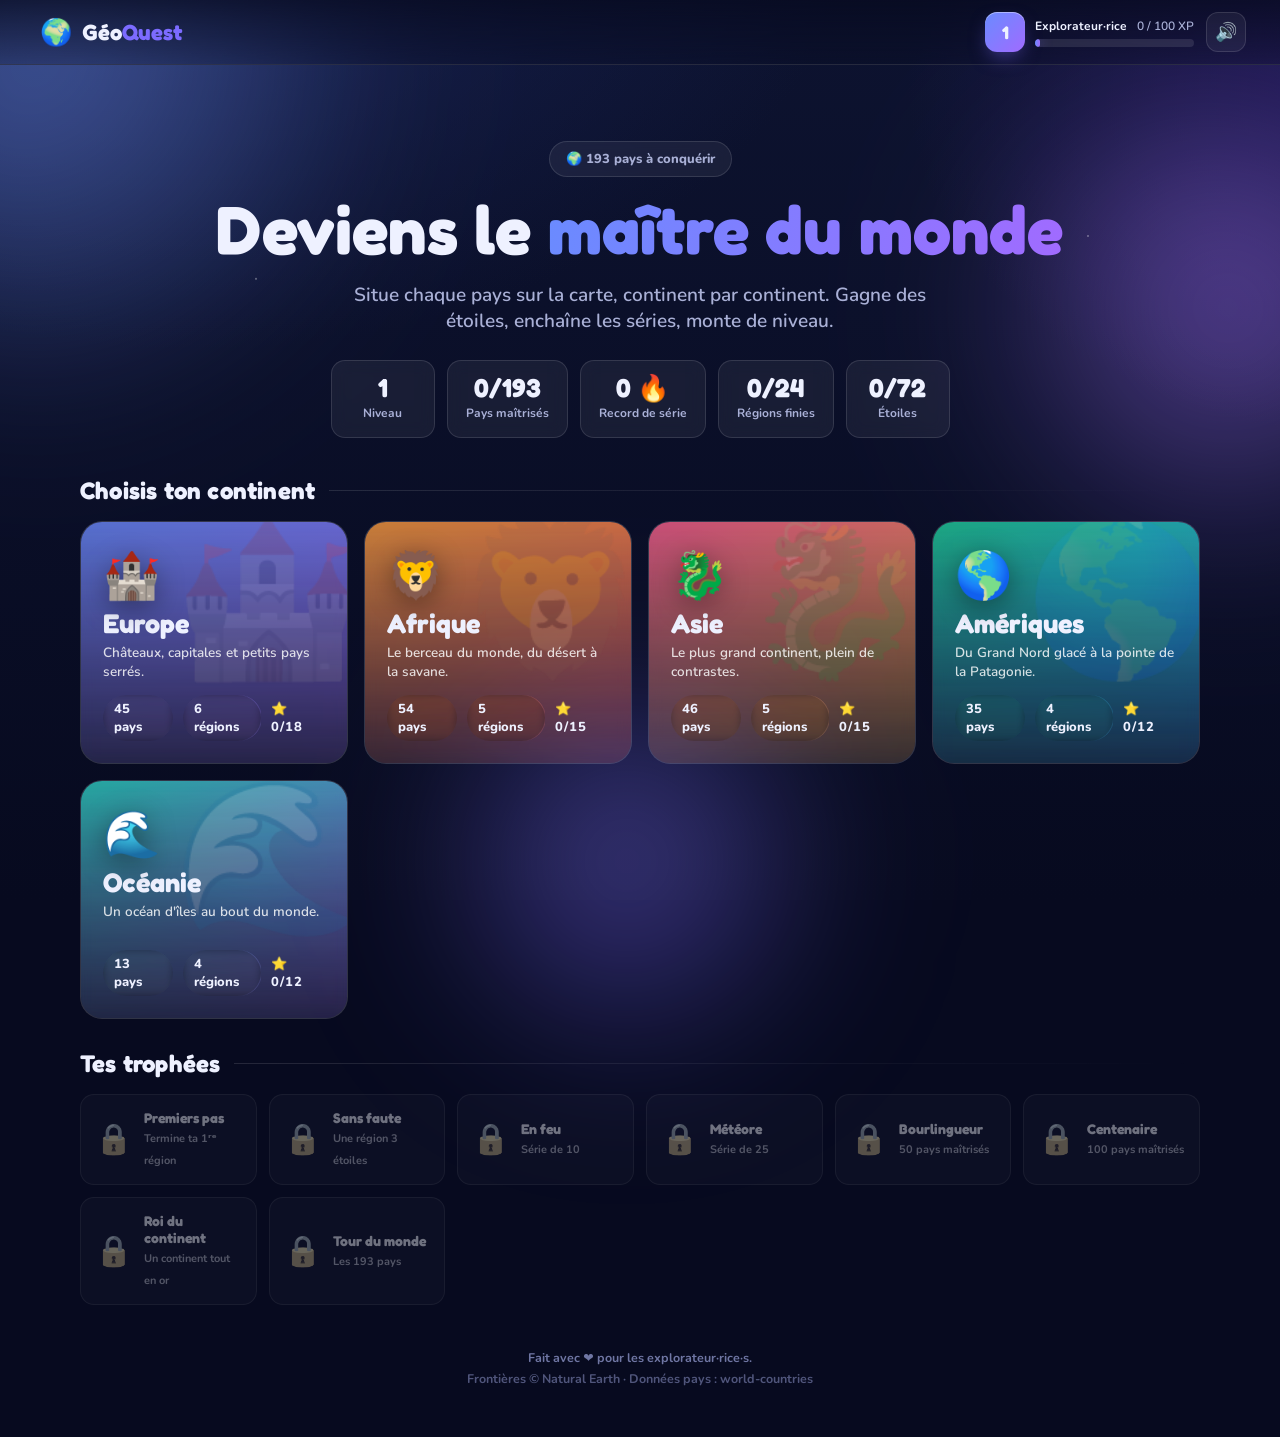
==== index.html @ d84caf20 "feat: GéoQuest — jeu de géographie addictif pour situer les pays du monde Site statique et autonome " ====
<!DOCTYPE html>
<html lang="fr">
<head>
  <meta charset="UTF-8" />
  <meta name="viewport" content="width=device-width, initial-scale=1.0, maximum-scale=1.0, user-scalable=no" />
  <meta name="theme-color" content="#0b0f2a" />
  <title>GéoQuest — Explore le monde</title>
  <meta name="description" content="Le jeu de géo ultra addictif : situe tous les pays du monde, continent par continent." />
  <link rel="preconnect" href="https://fonts.googleapis.com" />
  <link rel="preconnect" href="https://fonts.gstatic.com" crossorigin />
  <link href="https://fonts.googleapis.com/css2?family=Fredoka:wght@500;600;700&family=Nunito:wght@400;600;700;800;900&display=swap" rel="stylesheet" />
  <link rel="stylesheet" href="vendor/leaflet.css" />
  <link rel="stylesheet" href="css/style.css" />
  <link rel="icon" href="data:image/svg+xml,%3Csvg xmlns='http://www.w3.org/2000/svg' viewBox='0 0 100 100'%3E%3Ctext y='.9em' font-size='90'%3E🌍%3C/text%3E%3C/svg%3E" />
</head>
<body>
  <!-- Décor de fond animé -->
  <div class="bg-scene" aria-hidden="true">
    <div class="blob blob-1"></div>
    <div class="blob blob-2"></div>
    <div class="blob blob-3"></div>
    <div class="stars"></div>
  </div>

  <!-- Barre supérieure (profil) -->
  <header class="topbar" id="topbar">
    <button class="brand" id="brand" aria-label="Accueil">
      <span class="brand-globe">🌍</span>
      <span class="brand-name">Géo<span>Quest</span></span>
    </button>
    <div class="profile" id="profile">
      <div class="lvl">
        <div class="lvl-badge" id="lvlBadge">1</div>
        <div class="lvl-info">
          <div class="lvl-row"><span id="lvlLabel">Explorateur·rice</span><span class="xp-txt" id="xpTxt">0 / 100 XP</span></div>
          <div class="xp-bar"><i id="xpFill"></i></div>
        </div>
      </div>
      <button class="icon-btn" id="soundBtn" title="Son" aria-label="Activer/couper le son">🔊</button>
    </div>
  </header>

  <main id="app">
    <!-- ÉCRAN ACCUEIL -->
    <section class="screen active" id="screen-home">
      <div class="hero">
        <div class="hero-badge">🌍 193 pays à conquérir</div>
        <h1 class="hero-title">Deviens le <span class="grad-text">maître du monde</span></h1>
        <p class="hero-sub">Situe chaque pays sur la carte, continent par continent. Gagne des étoiles, enchaîne les séries, monte de niveau.</p>
        <div class="hero-stats" id="heroStats"></div>
      </div>

      <h2 class="section-title"><span>Choisis ton continent</span></h2>
      <div class="continent-grid" id="continentGrid"></div>

      <div class="badges-block" id="badgesBlock">
        <h2 class="section-title"><span>Tes trophées</span></h2>
        <div class="badge-grid" id="badgeGrid"></div>
      </div>

      <footer class="site-foot">
        <span>Fait avec ❤️ pour les explorateur·rice·s.</span>
        <span class="foot-credit">Frontières © Natural Earth · Données pays : world-countries</span>
      </footer>
    </section>

    <!-- ÉCRAN CONTINENT -->
    <section class="screen" id="screen-continent">
      <button class="back-btn" data-nav="home">← Accueil</button>
      <div class="continent-head" id="continentHead"></div>
      <div class="subregion-grid" id="subregionGrid"></div>
    </section>

    <!-- ÉCRAN JEU -->
    <section class="screen screen-game" id="screen-game">
      <div class="game-hud">
        <button class="hud-back" data-nav="continent" aria-label="Quitter">✕</button>
        <div class="hud-hearts" id="hudHearts"></div>
        <div class="hud-spacer"></div>
        <div class="hud-stat"><span class="hud-lbl">Score</span><b id="hudScore">0</b></div>
        <div class="hud-stat"><span class="hud-lbl">Série</span><b id="hudStreak">0 🔥</b></div>
        <div class="hud-stat hud-prog"><span class="hud-lbl">Pays</span><b id="hudProg">0/0</b></div>
      </div>

      <div class="prompt-bar" id="promptBar">
        <div class="prompt-label">Trouve</div>
        <div class="prompt-country">
          <span class="prompt-flag" id="promptFlag">🏳️</span>
          <span class="prompt-name" id="promptName">…</span>
        </div>
        <div class="prompt-hint" id="promptHint"></div>
        <div class="prompt-timer"><i id="timerFill"></i></div>
      </div>

      <div id="map" class="map"></div>

      <div class="game-controls">
        <button class="mini-btn" id="skipBtn">🤷 Je ne sais pas</button>
      </div>

      <div class="toast" id="toast"></div>
      <div class="combo-pop" id="comboPop"></div>
    </section>

    <!-- ÉCRAN RÉSULTATS -->
    <section class="screen" id="screen-result">
      <div class="result-card" id="resultCard">
        <div class="result-emoji" id="resultEmoji">🎉</div>
        <h2 class="result-title" id="resultTitle">Région terminée !</h2>
        <div class="result-sub" id="resultSub"></div>
        <div class="stars" id="resultStars"><i>★</i><i>★</i><i>★</i></div>
        <div class="result-stats" id="resultStats"></div>
        <div class="result-actions">
          <button class="btn btn-ghost" data-nav="continent">Régions</button>
          <button class="btn btn-ghost" id="replayBtn">↻ Rejouer</button>
          <button class="btn btn-primary" id="nextBtn">Suivant →</button>
        </div>
      </div>
    </section>
  </main>

  <canvas id="fx" class="fx-canvas" aria-hidden="true"></canvas>

  <!-- Scripts (tout en local, aucune dépendance réseau) -->
  <script src="vendor/leaflet.js"></script>
  <script src="data/geo-data.js"></script>
  <script src="js/regions.js"></script>
  <script src="js/app.js"></script>
</body>
</html>
---- vendor/leaflet.css ----
/* required styles */

.leaflet-pane,
.leaflet-tile,
.leaflet-marker-icon,
.leaflet-marker-shadow,
.leaflet-tile-container,
.leaflet-pane > svg,
.leaflet-pane > canvas,
.leaflet-zoom-box,
.leaflet-image-layer,
.leaflet-layer {
	position: absolute;
	left: 0;
	top: 0;
	}
.leaflet-container {
	overflow: hidden;
	}
.leaflet-tile,
.leaflet-marker-icon,
.leaflet-marker-shadow {
	-webkit-user-select: none;
	   -moz-user-select: none;
	        user-select: none;
	  -webkit-user-drag: none;
	}
/* Prevents IE11 from highlighting tiles in blue */
.leaflet-tile::selection {
	background: transparent;
}
/* Safari renders non-retina tile on retina better with this, but Chrome is worse */
.leaflet-safari .leaflet-tile {
	image-rendering: -webkit-optimize-contrast;
	}
/* hack that prevents hw layers "stretching" when loading new tiles */
.leaflet-safari .leaflet-tile-container {
	width: 1600px;
	height: 1600px;
	-webkit-transform-origin: 0 0;
	}
.leaflet-marker-icon,
.leaflet-marker-shadow {
	display: block;
	}
/* .leaflet-container svg: reset svg max-width decleration shipped in Joomla! (joomla.org) 3.x */
/* .leaflet-container img: map is broken in FF if you have max-width: 100% on tiles */
.leaflet-container .leaflet-overlay-pane svg {
	max-width: none !important;
	max-height: none !important;
	}
.leaflet-container .leaflet-marker-pane img,
.leaflet-container .leaflet-shadow-pane img,
.leaflet-container .leaflet-tile-pane img,
.leaflet-container img.leaflet-image-layer,
.leaflet-container .leaflet-tile {
	max-width: none !important;
	max-height: none !important;
	width: auto;
	padding: 0;
	}

.leaflet-container img.leaflet-tile {
	/* See: https://bugs.chromium.org/p/chromium/issues/detail?id=600120 */
	mix-blend-mode: plus-lighter;
}

.leaflet-container.leaflet-touch-zoom {
	-ms-touch-action: pan-x pan-y;
	touch-action: pan-x pan-y;
	}
.leaflet-container.leaflet-touch-drag {
	-ms-touch-action: pinch-zoom;
	/* Fallback for FF which doesn't support pinch-zoom */
	touch-action: none;
	touch-action: pinch-zoom;
}
.leaflet-container.leaflet-touch-drag.leaflet-touch-zoom {
	-ms-touch-action: none;
	touch-action: none;
}
.leaflet-container {
	-webkit-tap-highlight-color: transparent;
}
.leaflet-container a {
	-webkit-tap-highlight-color: rgba(51, 181, 229, 0.4);
}
.leaflet-tile {
	filter: inherit;
	visibility: hidden;
	}
.leaflet-tile-loaded {
	visibility: inherit;
	}
.leaflet-zoom-box {
	width: 0;
	height: 0;
	-moz-box-sizing: border-box;
	     box-sizing: border-box;
	z-index: 800;
	}
/* workaround for https://bugzilla.mozilla.org/show_bug.cgi?id=888319 */
.leaflet-overlay-pane svg {
	-moz-user-select: none;
	}

.leaflet-pane         { z-index: 400; }

.leaflet-tile-pane    { z-index: 200; }
.leaflet-overlay-pane { z-index: 400; }
.leaflet-shadow-pane  { z-index: 500; }
.leaflet-marker-pane  { z-index: 600; }
.leaflet-tooltip-pane   { z-index: 650; }
.leaflet-popup-pane   { z-index: 700; }

.leaflet-map-pane canvas { z-index: 100; }
.leaflet-map-pane svg    { z-index: 200; }

.leaflet-vml-shape {
	width: 1px;
	height: 1px;
	}
.lvml {
	behavior: url(#default#VML);
	display: inline-block;
	position: absolute;
	}


/* control positioning */

.leaflet-control {
	position: relative;
	z-index: 800;
	pointer-events: visiblePainted; /* IE 9-10 doesn't have auto */
	pointer-events: auto;
	}
.leaflet-top,
.leaflet-bottom {
	position: absolute;
	z-index: 1000;
	pointer-events: none;
	}
.leaflet-top {
	top: 0;
	}
.leaflet-right {
	right: 0;
	}
.leaflet-bottom {
	bottom: 0;
	}
.leaflet-left {
	left: 0;
	}
.leaflet-control {
	float: left;
	clear: both;
	}
.leaflet-right .leaflet-control {
	float: right;
	}
.leaflet-top .leaflet-control {
	margin-top: 10px;
	}
.leaflet-bottom .leaflet-control {
	margin-bottom: 10px;
	}
.leaflet-left .leaflet-control {
	margin-left: 10px;
	}
.leaflet-right .leaflet-control {
	margin-right: 10px;
	}


/* zoom and fade animations */

.leaflet-fade-anim .leaflet-popup {
	opacity: 0;
	-webkit-transition: opacity 0.2s linear;
	   -moz-transition: opacity 0.2s linear;
	        transition: opacity 0.2s linear;
	}
.leaflet-fade-anim .leaflet-map-pane .leaflet-popup {
	opacity: 1;
	}
.leaflet-zoom-animated {
	-webkit-transform-origin: 0 0;
	    -ms-transform-origin: 0 0;
	        transform-origin: 0 0;
	}
svg.leaflet-zoom-animated {
	will-change: transform;
}

.leaflet-zoom-anim .leaflet-zoom-animated {
	-webkit-transition: -webkit-transform 0.25s cubic-bezier(0,0,0.25,1);
	   -moz-transition:    -moz-transform 0.25s cubic-bezier(0,0,0.25,1);
	        transition:         transform 0.25s cubic-bezier(0,0,0.25,1);
	}
.leaflet-zoom-anim .leaflet-tile,
.leaflet-pan-anim .leaflet-tile {
	-webkit-transition: none;
	   -moz-transition: none;
	        transition: none;
	}

.leaflet-zoom-anim .leaflet-zoom-hide {
	visibility: hidden;
	}


/* cursors */

.leaflet-interactive {
	cursor: pointer;
	}
.leaflet-grab {
	cursor: -webkit-grab;
	cursor:    -moz-grab;
	cursor:         grab;
	}
.leaflet-crosshair,
.leaflet-crosshair .leaflet-interactive {
	cursor: crosshair;
	}
.leaflet-popup-pane,
.leaflet-control {
	cursor: auto;
	}
.leaflet-dragging .leaflet-grab,
.leaflet-dragging .leaflet-grab .leaflet-interactive,
.leaflet-dragging .leaflet-marker-draggable {
	cursor: move;
	cursor: -webkit-grabbing;
	cursor:    -moz-grabbing;
	cursor:         grabbing;
	}

/* marker & overlays interactivity */
.leaflet-marker-icon,
.leaflet-marker-shadow,
.leaflet-image-layer,
.leaflet-pane > svg path,
.leaflet-tile-container {
	pointer-events: none;
	}

.leaflet-marker-icon.leaflet-interactive,
.leaflet-image-layer.leaflet-interactive,
.leaflet-pane > svg path.leaflet-interactive,
svg.leaflet-image-layer.leaflet-interactive path {
	pointer-events: visiblePainted; /* IE 9-10 doesn't have auto */
	pointer-events: auto;
	}

/* visual tweaks */

.leaflet-container {
	background: #ddd;
	outline-offset: 1px;
	}
.leaflet-container a {
	color: #0078A8;
	}
.leaflet-zoom-box {
	border: 2px dotted #38f;
	background: rgba(255,255,255,0.5);
	}


/* general typography */
.leaflet-container {
	font-family: "Helvetica Neue", Arial, Helvetica, sans-serif;
	font-size: 12px;
	font-size: 0.75rem;
	line-height: 1.5;
	}


/* general toolbar styles */

.leaflet-bar {
	box-shadow: 0 1px 5px rgba(0,0,0,0.65);
	border-radius: 4px;
	}
.leaflet-bar a {
	background-color: #fff;
	border-bottom: 1px solid #ccc;
	width: 26px;
	height: 26px;
	line-height: 26px;
	display: block;
	text-align: center;
	text-decoration: none;
	color: black;
	}
.leaflet-bar a,
.leaflet-control-layers-toggle {
	background-position: 50% 50%;
	background-repeat: no-repeat;
	display: block;
	}
.leaflet-bar a:hover,
.leaflet-bar a:focus {
	background-color: #f4f4f4;
	}
.leaflet-bar a:first-child {
	border-top-left-radius: 4px;
	border-top-right-radius: 4px;
	}
.leaflet-bar a:last-child {
	border-bottom-left-radius: 4px;
	border-bottom-right-radius: 4px;
	border-bottom: none;
	}
.leaflet-bar a.leaflet-disabled {
	cursor: default;
	background-color: #f4f4f4;
	color: #bbb;
	}

.leaflet-touch .leaflet-bar a {
	width: 30px;
	height: 30px;
	line-height: 30px;
	}
.leaflet-touch .leaflet-bar a:first-child {
	border-top-left-radius: 2px;
	border-top-right-radius: 2px;
	}
.leaflet-touch .leaflet-bar a:last-child {
	border-bottom-left-radius: 2px;
	border-bottom-right-radius: 2px;
	}

/* zoom control */

.leaflet-control-zoom-in,
.leaflet-control-zoom-out {
	font: bold 18px 'Lucida Console', Monaco, monospace;
	text-indent: 1px;
	}

.leaflet-touch .leaflet-control-zoom-in, .leaflet-touch .leaflet-control-zoom-out  {
	font-size: 22px;
	}


/* layers control */

.leaflet-control-layers {
	box-shadow: 0 1px 5px rgba(0,0,0,0.4);
	background: #fff;
	border-radius: 5px;
	}
.leaflet-control-layers-toggle {
	background-image: url(images/layers.png);
	width: 36px;
	height: 36px;
	}
.leaflet-retina .leaflet-control-layers-toggle {
	background-image: url(images/layers-2x.png);
	background-size: 26px 26px;
	}
.leaflet-touch .leaflet-control-layers-toggle {
	width: 44px;
	height: 44px;
	}
.leaflet-control-layers .leaflet-control-layers-list,
.leaflet-control-layers-expanded .leaflet-control-layers-toggle {
	display: none;
	}
.leaflet-control-layers-expanded .leaflet-control-layers-list {
	display: block;
	position: relative;
	}
.leaflet-control-layers-expanded {
	padding: 6px 10px 6px 6px;
	color: #333;
	background: #fff;
	}
.leaflet-control-layers-scrollbar {
	overflow-y: scroll;
	overflow-x: hidden;
	padding-right: 5px;
	}
.leaflet-control-layers-selector {
	margin-top: 2px;
	position: relative;
	top: 1px;
	}
.leaflet-control-layers label {
	display: block;
	font-size: 13px;
	font-size: 1.08333em;
	}
.leaflet-control-layers-separator {
	height: 0;
	border-top: 1px solid #ddd;
	margin: 5px -10px 5px -6px;
	}

/* Default icon URLs */
.leaflet-default-icon-path { /* used only in path-guessing heuristic, see L.Icon.Default */
	background-image: url(images/marker-icon.png);
	}


/* attribution and scale controls */

.leaflet-container .leaflet-control-attribution {
	background: #fff;
	background: rgba(255, 255, 255, 0.8);
	margin: 0;
	}
.leaflet-control-attribution,
.leaflet-control-scale-line {
	padding: 0 5px;
	color: #333;
	line-height: 1.4;
	}
.leaflet-control-attribution a {
	text-decoration: none;
	}
.leaflet-control-attribution a:hover,
.leaflet-control-attribution a:focus {
	text-decoration: underline;
	}
.leaflet-attribution-flag {
	display: inline !important;
	vertical-align: baseline !important;
	width: 1em;
	height: 0.6669em;
	}
.leaflet-left .leaflet-control-scale {
	margin-left: 5px;
	}
.leaflet-bottom .leaflet-control-scale {
	margin-bottom: 5px;
	}
.leaflet-control-scale-line {
	border: 2px solid #777;
	border-top: none;
	line-height: 1.1;
	padding: 2px 5px 1px;
	white-space: nowrap;
	-moz-box-sizing: border-box;
	     box-sizing: border-box;
	background: rgba(255, 255, 255, 0.8);
	text-shadow: 1px 1px #fff;
	}
.leaflet-control-scale-line:not(:first-child) {
	border-top: 2px solid #777;
	border-bottom: none;
	margin-top: -2px;
	}
.leaflet-control-scale-line:not(:first-child):not(:last-child) {
	border-bottom: 2px solid #777;
	}

.leaflet-touch .leaflet-control-attribution,
.leaflet-touch .leaflet-control-layers,
.leaflet-touch .leaflet-bar {
	box-shadow: none;
	}
.leaflet-touch .leaflet-control-layers,
.leaflet-touch .leaflet-bar {
	border: 2px solid rgba(0,0,0,0.2);
	background-clip: padding-box;
	}


/* popup */

.leaflet-popup {
	position: absolute;
	text-align: center;
	margin-bottom: 20px;
	}
.leaflet-popup-content-wrapper {
	padding: 1px;
	text-align: left;
	border-radius: 12px;
	}
.leaflet-popup-content {
	margin: 13px 24px 13px 20px;
	line-height: 1.3;
	font-size: 13px;
	font-size: 1.08333em;
	min-height: 1px;
	}
.leaflet-popup-content p {
	margin: 17px 0;
	margin: 1.3em 0;
	}
.leaflet-popup-tip-container {
	width: 40px;
	height: 20px;
	position: absolute;
	left: 50%;
	margin-top: -1px;
	margin-left: -20px;
	overflow: hidden;
	pointer-events: none;
	}
.leaflet-popup-tip {
	width: 17px;
	height: 17px;
	padding: 1px;

	margin: -10px auto 0;
	pointer-events: auto;

	-webkit-transform: rotate(45deg);
	   -moz-transform: rotate(45deg);
	    -ms-transform: rotate(45deg);
	        transform: rotate(45deg);
	}
.leaflet-popup-content-wrapper,
.leaflet-popup-tip {
	background: white;
	color: #333;
	box-shadow: 0 3px 14px rgba(0,0,0,0.4);
	}
.leaflet-container a.leaflet-popup-close-button {
	position: absolute;
	top: 0;
	right: 0;
	border: none;
	text-align: center;
	width: 24px;
	height: 24px;
	font: 16px/24px Tahoma, Verdana, sans-serif;
	color: #757575;
	text-decoration: none;
	background: transparent;
	}
.leaflet-container a.leaflet-popup-close-button:hover,
.leaflet-container a.leaflet-popup-close-button:focus {
	color: #585858;
	}
.leaflet-popup-scrolled {
	overflow: auto;
	}

.leaflet-oldie .leaflet-popup-content-wrapper {
	-ms-zoom: 1;
	}
.leaflet-oldie .leaflet-popup-tip {
	width: 24px;
	margin: 0 auto;

	-ms-filter: "progid:DXImageTransform.Microsoft.Matrix(M11=0.70710678, M12=0.70710678, M21=-0.70710678, M22=0.70710678)";
	filter: progid:DXImageTransform.Microsoft.Matrix(M11=0.70710678, M12=0.70710678, M21=-0.70710678, M22=0.70710678);
	}

.leaflet-oldie .leaflet-control-zoom,
.leaflet-oldie .leaflet-control-layers,
.leaflet-oldie .leaflet-popup-content-wrapper,
.leaflet-oldie .leaflet-popup-tip {
	border: 1px solid #999;
	}


/* div icon */

.leaflet-div-icon {
	background: #fff;
	border: 1px solid #666;
	}


/* Tooltip */
/* Base styles for the element that has a tooltip */
.leaflet-tooltip {
	position: absolute;
	padding: 6px;
	background-color: #fff;
	border: 1px solid #fff;
	border-radius: 3px;
	color: #222;
	white-space: nowrap;
	-webkit-user-select: none;
	-moz-user-select: none;
	-ms-user-select: none;
	user-select: none;
	pointer-events: none;
	box-shadow: 0 1px 3px rgba(0,0,0,0.4);
	}
.leaflet-tooltip.leaflet-interactive {
	cursor: pointer;
	pointer-events: auto;
	}
.leaflet-tooltip-top:before,
.leaflet-tooltip-bottom:before,
.leaflet-tooltip-left:before,
.leaflet-tooltip-right:before {
	position: absolute;
	pointer-events: none;
	border: 6px solid transparent;
	background: transparent;
	content: "";
	}

/* Directions */

.leaflet-tooltip-bottom {
	margin-top: 6px;
}
.leaflet-tooltip-top {
	margin-top: -6px;
}
.leaflet-tooltip-bottom:before,
.leaflet-tooltip-top:before {
	left: 50%;
	margin-left: -6px;
	}
.leaflet-tooltip-top:before {
	bottom: 0;
	margin-bottom: -12px;
	border-top-color: #fff;
	}
.leaflet-tooltip-bottom:before {
	top: 0;
	margin-top: -12px;
	margin-left: -6px;
	border-bottom-color: #fff;
	}
.leaflet-tooltip-left {
	margin-left: -6px;
}
.leaflet-tooltip-right {
	margin-left: 6px;
}
.leaflet-tooltip-left:before,
.leaflet-tooltip-right:before {
	top: 50%;
	margin-top: -6px;
	}
.leaflet-tooltip-left:before {
	right: 0;
	margin-right: -12px;
	border-left-color: #fff;
	}
.leaflet-tooltip-right:before {
	left: 0;
	margin-left: -12px;
	border-right-color: #fff;
	}

/* Printing */

@media print {
	/* Prevent printers from removing background-images of controls. */
	.leaflet-control {
		-webkit-print-color-adjust: exact;
		print-color-adjust: exact;
		}
	}
---- css/style.css ----
/* ============================================================
   GéoQuest — feuille de style
   Palette sombre "espace", glassmorphism, accents par continent.
   ============================================================ */

:root {
  --bg-0: #070a1f;
  --bg-1: #0d1330;
  --ink: #eef1ff;
  --ink-soft: #a9b0d6;
  --ink-dim: #6f76a3;
  --glass: rgba(255, 255, 255, 0.06);
  --glass-2: rgba(255, 255, 255, 0.09);
  --stroke: rgba(255, 255, 255, 0.12);
  --stroke-2: rgba(255, 255, 255, 0.22);
  --radius: 22px;
  --radius-sm: 14px;
  --shadow: 0 24px 60px -18px rgba(0, 0, 0, 0.7);

  /* Thème actif (surchargé par JS selon le continent) */
  --c1: #6a8bff;
  --c2: #a06bff;
  --accent: #7c6bff;
  --deep: #241a5c;
  --glow: rgba(124, 107, 255, 0.55);

  --font-head: "Fredoka", "Baloo 2", system-ui, sans-serif;
  --font-body: "Nunito", system-ui, -apple-system, "Segoe UI", sans-serif;
}

* { box-sizing: border-box; }
html, body { height: 100%; }
body {
  margin: 0;
  font-family: var(--font-body);
  color: var(--ink);
  background: var(--bg-0);
  overflow-x: hidden;
  -webkit-font-smoothing: antialiased;
  text-rendering: optimizeLegibility;
}
h1, h2, h3 { font-family: var(--font-head); font-weight: 700; margin: 0; letter-spacing: .2px; }
button { font-family: inherit; cursor: pointer; border: none; background: none; color: inherit; }
b { font-weight: 800; }

/* ---------- Décor de fond ---------- */
.bg-scene {
  position: fixed; inset: 0; z-index: -2;
  background:
    radial-gradient(1200px 800px at 15% -10%, #16204f 0%, transparent 55%),
    radial-gradient(1000px 700px at 110% 10%, #241a5c 0%, transparent 50%),
    linear-gradient(180deg, var(--bg-1), var(--bg-0));
}
.blob {
  position: absolute; border-radius: 50%; filter: blur(70px); opacity: .5;
  mix-blend-mode: screen; will-change: transform;
}
.blob-1 { width: 46vmax; height: 46vmax; left: -12vmax; top: -10vmax;
  background: radial-gradient(circle at 30% 30%, var(--c1), transparent 65%);
  animation: drift1 26s ease-in-out infinite; }
.blob-2 { width: 40vmax; height: 40vmax; right: -12vmax; top: 8vmax;
  background: radial-gradient(circle at 60% 40%, var(--c2), transparent 65%);
  animation: drift2 32s ease-in-out infinite; }
.blob-3 { width: 38vmax; height: 38vmax; left: 30vmax; bottom: -16vmax;
  background: radial-gradient(circle at 50% 50%, var(--accent), transparent 65%);
  animation: drift3 30s ease-in-out infinite; }
@keyframes drift1 { 0%,100%{transform:translate(0,0) scale(1)} 50%{transform:translate(6vmax,4vmax) scale(1.12)} }
@keyframes drift2 { 0%,100%{transform:translate(0,0) scale(1)} 50%{transform:translate(-5vmax,6vmax) scale(1.1)} }
@keyframes drift3 { 0%,100%{transform:translate(0,0) scale(1)} 50%{transform:translate(4vmax,-6vmax) scale(1.15)} }
.stars {
  position: absolute; inset: 0; opacity: .5;
  background-image:
    radial-gradient(1.5px 1.5px at 20% 30%, #fff, transparent),
    radial-gradient(1.5px 1.5px at 70% 60%, #fff, transparent),
    radial-gradient(1px 1px at 40% 80%, #fff, transparent),
    radial-gradient(1.5px 1.5px at 85% 25%, #fff, transparent),
    radial-gradient(1px 1px at 55% 15%, #fff, transparent),
    radial-gradient(1px 1px at 10% 65%, #fff, transparent),
    radial-gradient(1.5px 1.5px at 90% 80%, #fff, transparent);
  background-repeat: no-repeat;
  animation: twinkle 6s ease-in-out infinite alternate;
}
@keyframes twinkle { from{opacity:.25} to{opacity:.6} }

/* ---------- Barre supérieure ---------- */
.topbar {
  position: sticky; top: 0; z-index: 60;
  display: flex; align-items: center; justify-content: space-between; gap: 12px;
  padding: 12px clamp(14px, 4vw, 34px);
  backdrop-filter: blur(14px);
  background: linear-gradient(180deg, rgba(7,10,31,.75), rgba(7,10,31,.25));
  border-bottom: 1px solid var(--stroke);
}
.brand { display: flex; align-items: center; gap: 10px; }
.brand-globe { font-size: 26px; animation: spin 18s linear infinite; display: inline-block; }
@keyframes spin { to { transform: rotate(360deg); } }
.brand-name { font-family: var(--font-head); font-weight: 700; font-size: 22px; }
.brand-name span { color: var(--accent); }
.profile { display: flex; align-items: center; gap: 12px; }
.lvl { display: flex; align-items: center; gap: 10px; }
.lvl-badge {
  width: 40px; height: 40px; border-radius: 12px; flex: none;
  display: grid; place-items: center; font-family: var(--font-head); font-weight: 700; font-size: 18px;
  background: linear-gradient(135deg, var(--c1), var(--c2));
  box-shadow: 0 8px 20px -6px var(--glow), inset 0 1px 0 rgba(255,255,255,.4);
}
.lvl-info { min-width: 130px; }
.lvl-row { display: flex; justify-content: space-between; gap: 10px; font-size: 12px; font-weight: 700; margin-bottom: 5px; }
.lvl-row span:first-child { color: var(--ink); }
.xp-txt { color: var(--ink-soft); font-weight: 600; }
.xp-bar { height: 8px; border-radius: 99px; background: rgba(255,255,255,.1); overflow: hidden; }
.xp-bar i { display: block; height: 100%; width: 0%; border-radius: 99px;
  background: linear-gradient(90deg, var(--c1), var(--c2));
  box-shadow: 0 0 12px var(--glow); transition: width .8s cubic-bezier(.2,.8,.2,1); }
.icon-btn {
  width: 40px; height: 40px; border-radius: 12px; font-size: 18px; flex: none;
  background: var(--glass); border: 1px solid var(--stroke); transition: transform .15s, background .2s;
}
.icon-btn:hover { background: var(--glass-2); transform: translateY(-2px); }
.icon-btn.off { opacity: .55; }

/* ---------- Layout écrans ---------- */
main { max-width: 1180px; margin: 0 auto; padding: clamp(16px, 3vw, 30px); }
.screen { display: none; animation: fadeUp .5s cubic-bezier(.2,.8,.2,1); }
.screen.active { display: block; }
.screen-game.active { display: flex; flex-direction: column; }
@keyframes fadeUp { from { opacity: 0; transform: translateY(16px); } to { opacity: 1; transform: none; } }

.section-title { display: flex; align-items: center; gap: 14px; font-size: clamp(18px, 2.6vw, 24px); margin: 30px 0 16px; }
.section-title span { white-space: nowrap; }
.section-title::after { content: ""; flex: 1; height: 1px; background: linear-gradient(90deg, var(--stroke), transparent); }

/* ---------- Héros ---------- */
.hero { text-align: center; padding: clamp(20px, 5vw, 46px) 10px 8px; }
.hero-badge {
  display: inline-block; padding: 8px 16px; border-radius: 99px; font-weight: 800; font-size: 13px;
  background: var(--glass); border: 1px solid var(--stroke); color: var(--ink-soft); margin-bottom: 18px;
  backdrop-filter: blur(8px);
}
.hero-title { font-size: clamp(34px, 7vw, 68px); line-height: 1.02; }
.grad-text {
  background: linear-gradient(100deg, var(--c1), var(--c2), var(--c1));
  background-size: 200% auto; -webkit-background-clip: text; background-clip: text; color: transparent;
  animation: shine 5s linear infinite;
}
@keyframes shine { to { background-position: 200% center; } }
.hero-sub { max-width: 620px; margin: 18px auto 0; color: var(--ink-soft); font-size: clamp(15px, 2.2vw, 19px); font-weight: 600; }
.hero-stats { display: flex; flex-wrap: wrap; justify-content: center; gap: 12px; margin-top: 26px; }
.hero-stat {
  min-width: 104px; padding: 14px 18px; border-radius: var(--radius-sm);
  background: var(--glass); border: 1px solid var(--stroke); backdrop-filter: blur(8px);
}
.hero-stat b { display: block; font-family: var(--font-head); font-size: 26px; line-height: 1; }
.hero-stat span { font-size: 12px; color: var(--ink-soft); font-weight: 700; }

/* ---------- Grille des continents ---------- */
.continent-grid { display: grid; grid-template-columns: repeat(auto-fill, minmax(250px, 1fr)); gap: 16px; }
.cont-card {
  position: relative; overflow: hidden; border-radius: var(--radius); padding: 22px; min-height: 190px;
  display: flex; flex-direction: column; justify-content: flex-end; text-align: left;
  border: 1px solid var(--stroke); background: var(--glass); backdrop-filter: blur(8px);
  transition: transform .28s cubic-bezier(.2,.8,.2,1), box-shadow .28s, border-color .28s;
  isolation: isolate;
}
.cont-card::before {
  content: ""; position: absolute; inset: 0; z-index: -1; opacity: .9;
  background: linear-gradient(150deg, var(--cc1), var(--cc2));
  -webkit-mask-image: linear-gradient(180deg, rgba(0,0,0,.85), rgba(0,0,0,.15));
          mask-image: linear-gradient(180deg, rgba(0,0,0,.85), rgba(0,0,0,.15));
  transition: transform .4s ease;
}
.cont-card::after {
  content: ""; position: absolute; right: -20px; top: -30px; font-size: 150px; line-height: 1;
  opacity: .16; z-index: -1;
}
.cont-card:hover { transform: translateY(-6px) scale(1.015); box-shadow: 0 30px 60px -22px var(--ccg); border-color: var(--stroke-2); }
.cont-card:hover::before { transform: scale(1.08); }
.cont-emoji { font-size: 46px; filter: drop-shadow(0 6px 14px rgba(0,0,0,.4)); margin-bottom: auto; }
.cont-name { font-family: var(--font-head); font-size: 27px; font-weight: 700; }
.cont-tag { color: rgba(255,255,255,.82); font-size: 13.5px; font-weight: 600; margin-top: 4px; min-height: 34px; }
.cont-meta { display: flex; align-items: center; gap: 10px; margin-top: 14px; font-size: 13px; font-weight: 800; }
.cont-pill { padding: 5px 11px; border-radius: 99px; background: rgba(0,0,0,.28); backdrop-filter: blur(4px); }
.cont-stars { margin-left: auto; letter-spacing: 1px; }

/* ---------- Écran continent ---------- */
.back-btn { padding: 9px 16px; border-radius: 99px; font-weight: 800; font-size: 14px;
  background: var(--glass); border: 1px solid var(--stroke); transition: transform .15s, background .2s; margin-bottom: 18px; }
.back-btn:hover { background: var(--glass-2); transform: translateX(-3px); }
.continent-head { display: flex; align-items: center; gap: 18px; margin-bottom: 24px; flex-wrap: wrap; }
.ch-emoji { font-size: 60px; filter: drop-shadow(0 8px 18px var(--glow)); }
.ch-text h2 { font-size: clamp(28px, 5vw, 46px); }
.ch-text p { margin: 4px 0 0; color: var(--ink-soft); font-weight: 600; }
.ch-prog { margin-left: auto; text-align: right; }
.ch-prog b { font-family: var(--font-head); font-size: 30px; }
.ch-prog span { display: block; font-size: 12px; color: var(--ink-soft); font-weight: 700; }

.subregion-grid { display: grid; grid-template-columns: repeat(auto-fill, minmax(240px, 1fr)); gap: 15px; }
.sub-card {
  position: relative; overflow: hidden; text-align: left; border-radius: var(--radius);
  padding: 20px; border: 1px solid var(--stroke); background: var(--glass); backdrop-filter: blur(8px);
  transition: transform .24s cubic-bezier(.2,.8,.2,1), box-shadow .24s, border-color .24s;
}
.sub-card:hover { transform: translateY(-5px); box-shadow: 0 26px 50px -24px var(--glow); border-color: var(--stroke-2); }
.sub-card .sc-top { display: flex; align-items: center; gap: 12px; }
.sc-emoji { font-size: 34px; }
.sc-name { font-family: var(--font-head); font-size: 19px; font-weight: 600; line-height: 1.1; }
.sc-count { font-size: 12.5px; color: var(--ink-soft); font-weight: 700; margin-top: 2px; }
.sc-foot { display: flex; align-items: center; justify-content: space-between; margin-top: 16px; }
.sc-stars i { font-style: normal; color: rgba(255,255,255,.22); font-size: 18px; }
.sc-stars i.on { color: #ffd453; text-shadow: 0 0 10px rgba(255,212,83,.6); }
.sc-best { font-size: 12px; font-weight: 800; color: var(--ink-soft); }
.sc-play { padding: 7px 14px; border-radius: 99px; font-weight: 800; font-size: 13px;
  background: linear-gradient(135deg, var(--c1), var(--c2)); box-shadow: 0 8px 18px -8px var(--glow); }
.sub-card .ribbon {
  position: absolute; top: 12px; right: -30px; transform: rotate(45deg);
  background: linear-gradient(135deg, var(--c1), var(--c2)); color: #fff; font-size: 10px; font-weight: 900;
  padding: 3px 34px; letter-spacing: .5px; box-shadow: 0 4px 10px rgba(0,0,0,.3);
}

/* ---------- Écran de jeu ---------- */
.screen-game { gap: 12px; height: calc(100dvh - 66px); padding-top: 14px; padding-bottom: 14px; }
.game-hud { display: flex; align-items: center; gap: 10px; flex-wrap: wrap; }
.hud-back { width: 40px; height: 40px; border-radius: 12px; font-size: 18px; font-weight: 800;
  background: var(--glass); border: 1px solid var(--stroke); transition: transform .15s, background .2s; }
.hud-back:hover { background: var(--glass-2); transform: scale(1.05); }
.hud-hearts { display: flex; gap: 4px; font-size: 22px; }
.hud-hearts .heart { transition: transform .3s; }
.hud-hearts .heart.lost { filter: grayscale(1) brightness(.6); transform: scale(.8); }
.hud-spacer { flex: 1; }
.hud-stat { text-align: center; padding: 4px 14px; border-radius: 12px; background: var(--glass); border: 1px solid var(--stroke); min-width: 66px; }
.hud-lbl { display: block; font-size: 10px; text-transform: uppercase; letter-spacing: .6px; color: var(--ink-soft); font-weight: 800; }
.hud-stat b { font-family: var(--font-head); font-size: 20px; }

.prompt-bar {
  position: relative; overflow: hidden; border-radius: var(--radius);
  padding: 14px 20px; text-align: center;
  background: linear-gradient(135deg, rgba(255,255,255,.08), rgba(255,255,255,.03));
  border: 1px solid var(--stroke-2); backdrop-filter: blur(10px);
  box-shadow: 0 10px 30px -16px var(--glow);
}
.prompt-label { font-size: 11px; text-transform: uppercase; letter-spacing: 2px; color: var(--ink-soft); font-weight: 800; }
.prompt-country { display: flex; align-items: center; justify-content: center; gap: 12px; margin-top: 2px; }
.prompt-flag { font-size: 34px; line-height: 1; }
.prompt-name { font-family: var(--font-head); font-size: clamp(24px, 5vw, 38px); font-weight: 700; }
.prompt-name.pop { animation: namePop .45s cubic-bezier(.2,1.4,.4,1); }
@keyframes namePop { from { transform: scale(.7); opacity: 0; } to { transform: none; opacity: 1; } }
.prompt-hint { font-size: 13px; color: var(--ink-soft); font-weight: 700; min-height: 18px; margin-top: 2px; }
.prompt-timer { position: absolute; left: 0; bottom: 0; height: 4px; width: 100%; background: rgba(255,255,255,.08); }
.prompt-timer i { display: block; height: 100%; width: 100%; background: linear-gradient(90deg, var(--c1), var(--c2)); transform-origin: left; }

.map {
  flex: 1; min-height: 300px; border-radius: var(--radius); overflow: hidden;
  border: 1px solid var(--stroke-2);
  box-shadow: var(--shadow), inset 0 0 0 1px rgba(255,255,255,.03);
  background:
    radial-gradient(1200px 600px at 50% -10%, #123 0%, transparent 60%),
    linear-gradient(180deg, #0a1836, #071026);
}
.game-controls { display: flex; justify-content: center; }
.mini-btn { padding: 10px 18px; border-radius: 99px; font-weight: 800; font-size: 14px;
  background: var(--glass); border: 1px solid var(--stroke); transition: transform .15s, background .2s; }
.mini-btn:hover { background: var(--glass-2); transform: translateY(-2px); }

/* Toast + combo */
.toast {
  position: fixed; left: 50%; bottom: 90px; transform: translate(-50%, 20px);
  padding: 12px 22px; border-radius: 99px; font-weight: 800; font-size: 15px;
  background: rgba(10,14,40,.9); border: 1px solid var(--stroke-2); backdrop-filter: blur(10px);
  opacity: 0; pointer-events: none; transition: opacity .25s, transform .25s; z-index: 80; max-width: 90vw; text-align: center;
}
.toast.show { opacity: 1; transform: translate(-50%, 0); }
.toast.good { box-shadow: 0 10px 30px -10px rgba(46,213,115,.6); border-color: rgba(46,213,115,.5); }
.toast.bad { box-shadow: 0 10px 30px -10px rgba(255,71,87,.6); border-color: rgba(255,71,87,.5); }
.combo-pop {
  position: fixed; left: 50%; top: 42%; transform: translate(-50%,-50%) scale(.5);
  font-family: var(--font-head); font-weight: 700; font-size: 40px; pointer-events: none; z-index: 80;
  opacity: 0; color: #ffd453; text-shadow: 0 4px 20px rgba(0,0,0,.5);
}
.combo-pop.show { animation: comboPop 1s cubic-bezier(.2,1.3,.3,1) forwards; }
@keyframes comboPop {
  0% { opacity: 0; transform: translate(-50%,-50%) scale(.4) rotate(-8deg); }
  25% { opacity: 1; transform: translate(-50%,-58%) scale(1.1) rotate(3deg); }
  70% { opacity: 1; transform: translate(-50%,-64%) scale(1) rotate(0); }
  100% { opacity: 0; transform: translate(-50%,-88%) scale(.9); }
}

/* ---------- Écran résultats ---------- */
#screen-result { display: none; }
#screen-result.active { display: grid; place-items: center; min-height: 60vh; }
.result-card {
  width: min(520px, 94vw); text-align: center; border-radius: 28px; padding: 34px 26px;
  background: linear-gradient(160deg, rgba(255,255,255,.1), rgba(255,255,255,.03));
  border: 1px solid var(--stroke-2); backdrop-filter: blur(14px); box-shadow: var(--shadow);
}
.result-emoji { font-size: 60px; }
.result-title { font-size: 30px; margin-top: 6px; }
.result-sub { color: var(--ink-soft); font-weight: 700; margin-top: 4px; }
.stars { display: flex; justify-content: center; gap: 14px; margin: 22px 0; }
.stars i { font-style: normal; font-size: 52px; color: rgba(255,255,255,.16); transition: none; }
.stars i.on { color: #ffd453; text-shadow: 0 0 24px rgba(255,212,83,.7); animation: starPop .6s cubic-bezier(.2,1.5,.4,1) both; }
@keyframes starPop { 0%{transform:scale(0) rotate(-40deg)} 70%{transform:scale(1.3) rotate(8deg)} 100%{transform:scale(1)} }
.result-stats { display: flex; justify-content: center; gap: 14px; flex-wrap: wrap; margin-bottom: 24px; }
.result-stats div { background: var(--glass); border: 1px solid var(--stroke); border-radius: 14px; padding: 10px 16px; min-width: 84px; }
.result-stats b { display: block; font-family: var(--font-head); font-size: 24px; }
.result-stats span { font-size: 11px; color: var(--ink-soft); font-weight: 800; text-transform: uppercase; letter-spacing: .5px; }
.result-actions { display: flex; gap: 10px; justify-content: center; flex-wrap: wrap; }
.btn { padding: 13px 22px; border-radius: 99px; font-weight: 800; font-size: 15px; transition: transform .15s, box-shadow .2s, background .2s; }
.btn-primary { background: linear-gradient(135deg, var(--c1), var(--c2)); color: #fff; box-shadow: 0 12px 26px -10px var(--glow); }
.btn-primary:hover { transform: translateY(-3px); box-shadow: 0 18px 34px -12px var(--glow); }
.btn-ghost { background: var(--glass); border: 1px solid var(--stroke); }
.btn-ghost:hover { background: var(--glass-2); transform: translateY(-2px); }

/* ---------- Trophées ---------- */
.badge-grid { display: grid; grid-template-columns: repeat(auto-fill, minmax(150px, 1fr)); gap: 12px; }
.badge {
  display: flex; align-items: center; gap: 12px; padding: 14px; border-radius: var(--radius-sm);
  background: var(--glass); border: 1px solid var(--stroke); transition: transform .2s;
}
.badge:hover { transform: translateY(-3px); }
.badge.locked { opacity: .45; filter: grayscale(.7); }
.badge-ic { font-size: 30px; flex: none; }
.badge-tx b { display: block; font-size: 14px; font-family: var(--font-head); }
.badge-tx span { font-size: 11px; color: var(--ink-soft); font-weight: 700; }

/* ---------- Pied de page ---------- */
.site-foot { margin: 44px 0 20px; text-align: center; color: var(--ink-dim); font-size: 12.5px; display: flex; flex-direction: column; gap: 4px; font-weight: 700; }
.foot-credit { color: var(--ink-dim); opacity: .7; }

/* ---------- Canvas confettis ---------- */
.fx-canvas { position: fixed; inset: 0; pointer-events: none; z-index: 90; }

/* ---------- Leaflet : habillage sombre ---------- */
.leaflet-container { background: transparent; font-family: var(--font-body); outline: none; }
.leaflet-control-zoom a {
  background: rgba(12,16,42,.85) !important; color: var(--ink) !important;
  border: 1px solid var(--stroke) !important; backdrop-filter: blur(6px);
}
.leaflet-control-zoom a:hover { background: rgba(30,36,80,.95) !important; }
.leaflet-control-attribution {
  background: rgba(7,10,31,.6) !important; color: var(--ink-dim) !important; font-size: 10px;
  backdrop-filter: blur(4px); border-top-left-radius: 8px;
}
.leaflet-control-attribution a { color: var(--ink-soft) !important; }
.country-label {
  background: none; border: none; box-shadow: none; color: #fff; font-weight: 800; font-size: 11px;
  text-shadow: 0 1px 3px rgba(0,0,0,.9), 0 0 6px rgba(0,0,0,.6); padding: 0;
}
.country-label::before { display: none; }
.dot-pulse { animation: dotPulse 1.7s ease-in-out infinite; transform-origin: center; }
@keyframes dotPulse { 0%,100% { opacity: .55; } 50% { opacity: 1; } }

/* ---------- Responsive ---------- */
@media (max-width: 620px) {
  .lvl-info { min-width: 96px; }
  .brand-name { font-size: 19px; }
  .hud-stat.hud-prog { display: none; }
  .screen-game { height: calc(100dvh - 60px); }
  .result-stats div { min-width: 70px; padding: 8px 12px; }
  .cont-card::after { display: none; }
}
@media (max-width: 520px) {
  .lvl-row { display: none; }            /* le badge affiche déjà le niveau */
  .lvl-info { min-width: 64px; }
  .xp-bar { margin-top: 2px; }
  .brand-globe { font-size: 22px; }
  .topbar { gap: 8px; }
}
@media (max-width: 380px) {
  .hud-stat { min-width: 56px; padding: 4px 8px; }
  .hud-stat b { font-size: 17px; }
}

/* Réduction des animations si demandé */
@media (prefers-reduced-motion: reduce) {
  * { animation-duration: .001ms !important; animation-iteration-count: 1 !important; transition-duration: .12s !important; }
}
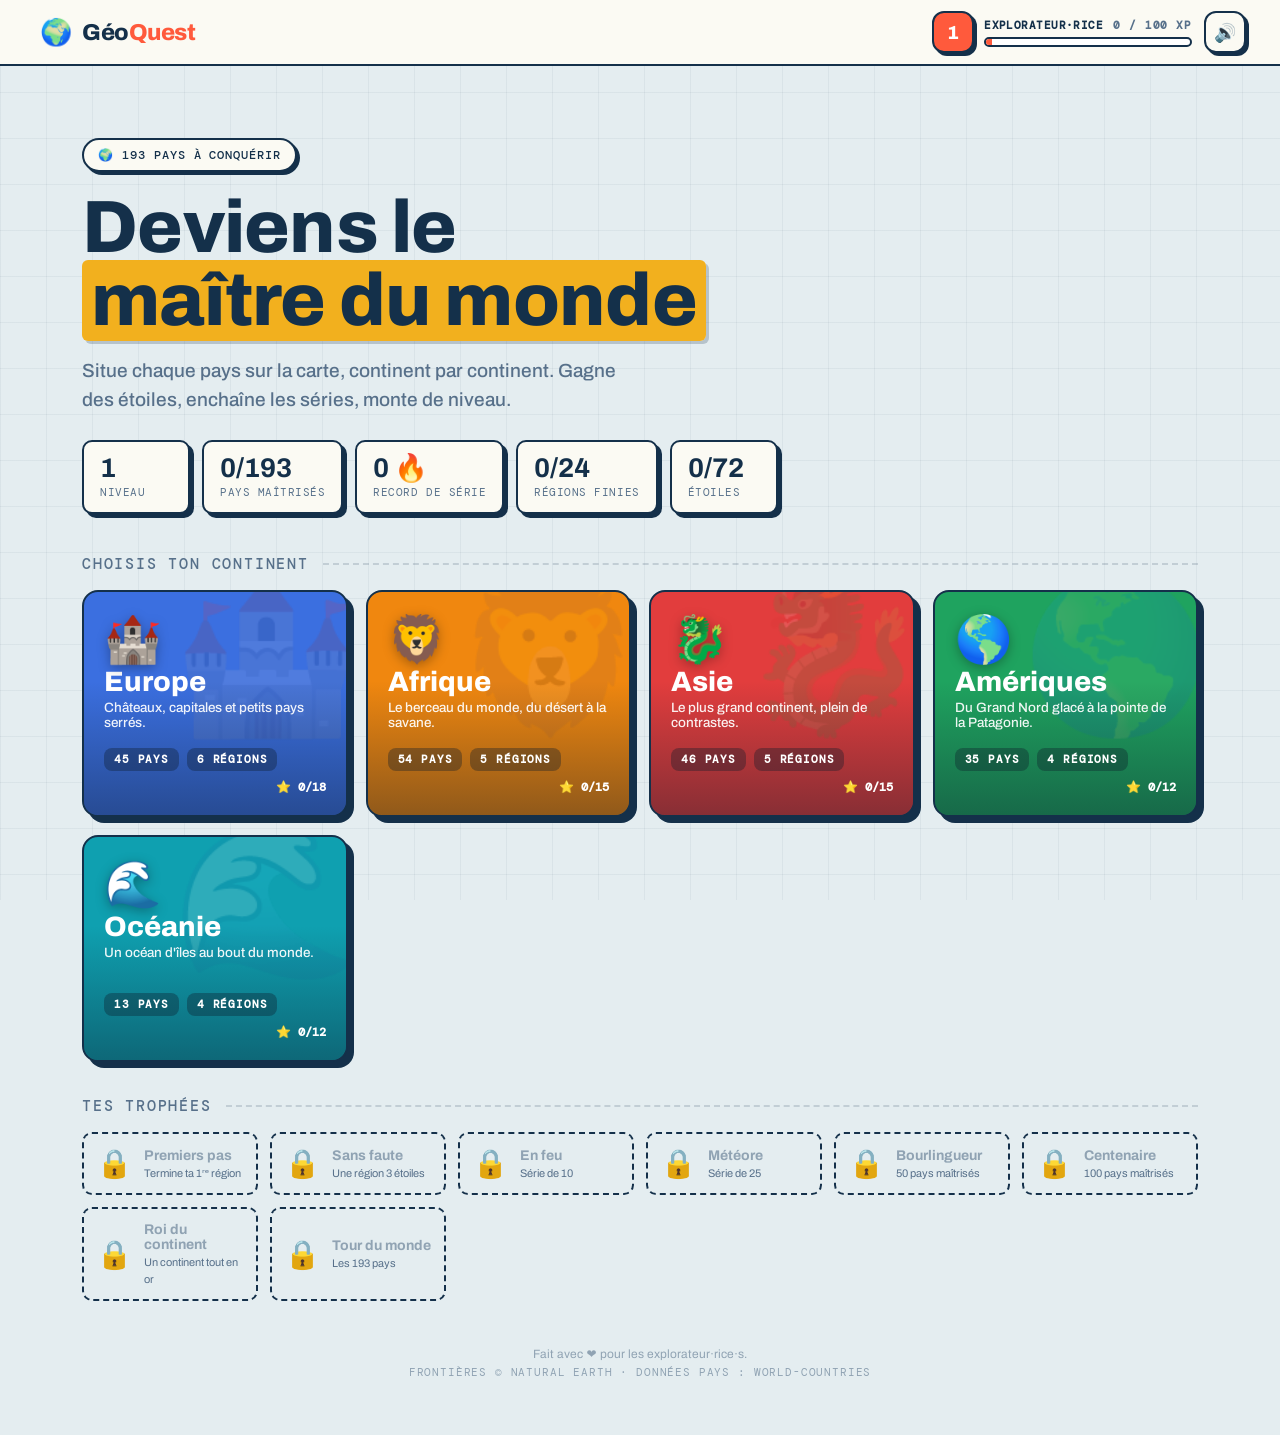
==== commit 15712e52: "refonte visuelle : identité « atlas / carte marine » (moins générique) Remplace le thème sombre glas" ====
--- a/index.html
+++ b/index.html
@@ -3,12 +3,12 @@
 <head>
   <meta charset="UTF-8" />
   <meta name="viewport" content="width=device-width, initial-scale=1.0, maximum-scale=1.0, user-scalable=no" />
-  <meta name="theme-color" content="#0b0f2a" />
+  <meta name="theme-color" content="#e4edf0" />
   <title>GéoQuest — Explore le monde</title>
   <meta name="description" content="Le jeu de géo ultra addictif : situe tous les pays du monde, continent par continent." />
   <link rel="preconnect" href="https://fonts.googleapis.com" />
   <link rel="preconnect" href="https://fonts.gstatic.com" crossorigin />
-  <link href="https://fonts.googleapis.com/css2?family=Fredoka:wght@500;600;700&family=Nunito:wght@400;600;700;800;900&display=swap" rel="stylesheet" />
+  <link href="https://fonts.googleapis.com/css2?family=Bricolage+Grotesk:opsz,wght@12..96,600..800&family=Archivo:wght@400;500;600;700&family=DM+Mono:wght@400;500&display=swap" rel="stylesheet" />
   <link rel="stylesheet" href="vendor/leaflet.css" />
   <link rel="stylesheet" href="css/style.css" />
   <link rel="icon" href="data:image/svg+xml,%3Csvg xmlns='http://www.w3.org/2000/svg' viewBox='0 0 100 100'%3E%3Ctext y='.9em' font-size='90'%3E🌍%3C/text%3E%3C/svg%3E" />
--- a/css/style.css
+++ b/css/style.css
@@ -1,31 +1,34 @@
 /* ============================================================
-   GéoQuest — feuille de style
-   Palette sombre "espace", glassmorphism, accents par continent.
+   GéoQuest — identité « atlas / carte marine »
+   Aplats de couleurs, contours à l'encre, ombres portées nettes,
+   grille cartographique. Thème clair assumé (un seul monde visuel).
    ============================================================ */
 
 :root {
-  --bg-0: #070a1f;
-  --bg-1: #0d1330;
-  --ink: #eef1ff;
-  --ink-soft: #a9b0d6;
-  --ink-dim: #6f76a3;
-  --glass: rgba(255, 255, 255, 0.06);
-  --glass-2: rgba(255, 255, 255, 0.09);
-  --stroke: rgba(255, 255, 255, 0.12);
-  --stroke-2: rgba(255, 255, 255, 0.22);
-  --radius: 22px;
-  --radius-sm: 14px;
-  --shadow: 0 24px 60px -18px rgba(0, 0, 0, 0.7);
-
-  /* Thème actif (surchargé par JS selon le continent) */
-  --c1: #6a8bff;
-  --c2: #a06bff;
-  --accent: #7c6bff;
-  --deep: #241a5c;
-  --glow: rgba(124, 107, 255, 0.55);
-
-  --font-head: "Fredoka", "Baloo 2", system-ui, sans-serif;
-  --font-body: "Nunito", system-ui, -apple-system, "Segoe UI", sans-serif;
+  --ocean: #e4edf0;        /* fond de page (mer) */
+  --ocean-map: #d3e4ea;    /* fond de la carte */
+  --paper: #fbfaf3;        /* panneaux / cartes */
+  --sand: #e9dfc8;         /* terres */
+  --sand-line: #c3b795;    /* contours des terres */
+  --ink: #14304a;          /* encre : texte + contours */
+  --ink-soft: #57708a;
+  --ink-dim: #90a3b3;
+  --line: rgba(20, 48, 74, .16);
+  --grid: rgba(20, 48, 74, .05);
+  --accent: #ff5a3c;       /* couleur de marque (surchargée par continent) */
+  --gold: #f2b01e;         /* étoiles, terres conquises */
+  --good: #2fa84f;
+  --bad: #e23d3d;
+
+  --radius: 16px;
+  --radius-sm: 10px;
+  --shadow: 4px 4px 0 var(--ink);
+  --shadow-lg: 6px 6px 0 var(--ink);
+  --border: 2.5px solid var(--ink);
+
+  --font-display: "Bricolage Grotesk", "Archivo", system-ui, sans-serif;
+  --font-body: "Archivo", system-ui, -apple-system, "Segoe UI", sans-serif;
+  --font-mono: "DM Mono", ui-monospace, "SFMono-Regular", "Courier New", monospace;
 }
 
 * { box-sizing: border-box; }
@@ -34,343 +37,311 @@
   margin: 0;
   font-family: var(--font-body);
   color: var(--ink);
-  background: var(--bg-0);
+  background: var(--ocean);
   overflow-x: hidden;
   -webkit-font-smoothing: antialiased;
-  text-rendering: optimizeLegibility;
-}
-h1, h2, h3 { font-family: var(--font-head); font-weight: 700; margin: 0; letter-spacing: .2px; }
+}
+h1, h2, h3 { font-family: var(--font-display); font-weight: 800; margin: 0; letter-spacing: -.01em; }
 button { font-family: inherit; cursor: pointer; border: none; background: none; color: inherit; }
-b { font-weight: 800; }
-
-/* ---------- Décor de fond ---------- */
+b { font-weight: 700; }
+
+/* Étiquette monospace récurrente (façon coordonnées / légende) */
+.eyebrow, .hud-lbl, .prompt-label, .cont-pill, .hero-badge, .foot-credit,
+.result-stats span, .xp-txt, .sc-count {
+  font-family: var(--font-mono); text-transform: uppercase; letter-spacing: .08em;
+}
+
+/* ---------- Fond : grille cartographique ---------- */
 .bg-scene {
-  position: fixed; inset: 0; z-index: -2;
-  background:
-    radial-gradient(1200px 800px at 15% -10%, #16204f 0%, transparent 55%),
-    radial-gradient(1000px 700px at 110% 10%, #241a5c 0%, transparent 50%),
-    linear-gradient(180deg, var(--bg-1), var(--bg-0));
-}
-.blob {
-  position: absolute; border-radius: 50%; filter: blur(70px); opacity: .5;
-  mix-blend-mode: screen; will-change: transform;
-}
-.blob-1 { width: 46vmax; height: 46vmax; left: -12vmax; top: -10vmax;
-  background: radial-gradient(circle at 30% 30%, var(--c1), transparent 65%);
-  animation: drift1 26s ease-in-out infinite; }
-.blob-2 { width: 40vmax; height: 40vmax; right: -12vmax; top: 8vmax;
-  background: radial-gradient(circle at 60% 40%, var(--c2), transparent 65%);
-  animation: drift2 32s ease-in-out infinite; }
-.blob-3 { width: 38vmax; height: 38vmax; left: 30vmax; bottom: -16vmax;
-  background: radial-gradient(circle at 50% 50%, var(--accent), transparent 65%);
-  animation: drift3 30s ease-in-out infinite; }
-@keyframes drift1 { 0%,100%{transform:translate(0,0) scale(1)} 50%{transform:translate(6vmax,4vmax) scale(1.12)} }
-@keyframes drift2 { 0%,100%{transform:translate(0,0) scale(1)} 50%{transform:translate(-5vmax,6vmax) scale(1.1)} }
-@keyframes drift3 { 0%,100%{transform:translate(0,0) scale(1)} 50%{transform:translate(4vmax,-6vmax) scale(1.15)} }
-.stars {
-  position: absolute; inset: 0; opacity: .5;
+  position: fixed; inset: 0; z-index: -2; background-color: var(--ocean);
   background-image:
-    radial-gradient(1.5px 1.5px at 20% 30%, #fff, transparent),
-    radial-gradient(1.5px 1.5px at 70% 60%, #fff, transparent),
-    radial-gradient(1px 1px at 40% 80%, #fff, transparent),
-    radial-gradient(1.5px 1.5px at 85% 25%, #fff, transparent),
-    radial-gradient(1px 1px at 55% 15%, #fff, transparent),
-    radial-gradient(1px 1px at 10% 65%, #fff, transparent),
-    radial-gradient(1.5px 1.5px at 90% 80%, #fff, transparent);
-  background-repeat: no-repeat;
-  animation: twinkle 6s ease-in-out infinite alternate;
-}
-@keyframes twinkle { from{opacity:.25} to{opacity:.6} }
+    linear-gradient(var(--grid) 1px, transparent 1px),
+    linear-gradient(90deg, var(--grid) 1px, transparent 1px);
+  background-size: 46px 46px;
+}
+.blob, .stars { display: none !important; }
 
 /* ---------- Barre supérieure ---------- */
 .topbar {
   position: sticky; top: 0; z-index: 60;
   display: flex; align-items: center; justify-content: space-between; gap: 12px;
-  padding: 12px clamp(14px, 4vw, 34px);
-  backdrop-filter: blur(14px);
-  background: linear-gradient(180deg, rgba(7,10,31,.75), rgba(7,10,31,.25));
-  border-bottom: 1px solid var(--stroke);
+  padding: 11px clamp(14px, 4vw, 34px);
+  background: var(--paper);
+  border-bottom: var(--border);
 }
 .brand { display: flex; align-items: center; gap: 10px; }
-.brand-globe { font-size: 26px; animation: spin 18s linear infinite; display: inline-block; }
-@keyframes spin { to { transform: rotate(360deg); } }
-.brand-name { font-family: var(--font-head); font-weight: 700; font-size: 22px; }
+.brand-globe { font-size: 26px; display: inline-block; }
+.brand-name { font-family: var(--font-display); font-weight: 800; font-size: 23px; letter-spacing: -.02em; }
 .brand-name span { color: var(--accent); }
 .profile { display: flex; align-items: center; gap: 12px; }
 .lvl { display: flex; align-items: center; gap: 10px; }
 .lvl-badge {
-  width: 40px; height: 40px; border-radius: 12px; flex: none;
-  display: grid; place-items: center; font-family: var(--font-head); font-weight: 700; font-size: 18px;
-  background: linear-gradient(135deg, var(--c1), var(--c2));
-  box-shadow: 0 8px 20px -6px var(--glow), inset 0 1px 0 rgba(255,255,255,.4);
-}
-.lvl-info { min-width: 130px; }
+  width: 42px; height: 42px; border-radius: 12px; flex: none;
+  display: grid; place-items: center; font-family: var(--font-display); font-weight: 800; font-size: 19px; color: #fff;
+  background: var(--accent); border: var(--border); box-shadow: 3px 3px 0 var(--ink);
+}
+.lvl-info { min-width: 132px; }
 .lvl-row { display: flex; justify-content: space-between; gap: 10px; font-size: 12px; font-weight: 700; margin-bottom: 5px; }
-.lvl-row span:first-child { color: var(--ink); }
-.xp-txt { color: var(--ink-soft); font-weight: 600; }
-.xp-bar { height: 8px; border-radius: 99px; background: rgba(255,255,255,.1); overflow: hidden; }
-.xp-bar i { display: block; height: 100%; width: 0%; border-radius: 99px;
-  background: linear-gradient(90deg, var(--c1), var(--c2));
-  box-shadow: 0 0 12px var(--glow); transition: width .8s cubic-bezier(.2,.8,.2,1); }
+.lvl-row span:first-child { color: var(--ink); font-family: var(--font-mono); font-size: 11px; text-transform: uppercase; letter-spacing: .04em; }
+.xp-txt { color: var(--ink-soft); font-size: 11px; }
+.xp-bar { height: 10px; border-radius: 99px; background: #fff; border: 2px solid var(--ink); overflow: hidden; }
+.xp-bar i { display: block; height: 100%; width: 0%; background: var(--accent); transition: width .8s cubic-bezier(.2,.8,.2,1); }
 .icon-btn {
-  width: 40px; height: 40px; border-radius: 12px; font-size: 18px; flex: none;
-  background: var(--glass); border: 1px solid var(--stroke); transition: transform .15s, background .2s;
-}
-.icon-btn:hover { background: var(--glass-2); transform: translateY(-2px); }
-.icon-btn.off { opacity: .55; }
-
-/* ---------- Layout écrans ---------- */
-main { max-width: 1180px; margin: 0 auto; padding: clamp(16px, 3vw, 30px); }
-.screen { display: none; animation: fadeUp .5s cubic-bezier(.2,.8,.2,1); }
+  width: 42px; height: 42px; border-radius: 12px; font-size: 18px; flex: none;
+  background: var(--paper); border: var(--border); box-shadow: 3px 3px 0 var(--ink);
+  transition: transform .12s, box-shadow .12s;
+}
+.icon-btn:active { transform: translate(3px, 3px); box-shadow: 0 0 0 var(--ink); }
+.icon-btn.off { color: var(--ink-dim); }
+
+/* ---------- Layout ---------- */
+main { max-width: 1180px; margin: 0 auto; padding: clamp(16px, 3vw, 32px); }
+.screen { display: none; animation: fadeUp .35s ease; }
 .screen.active { display: block; }
 .screen-game.active { display: flex; flex-direction: column; }
-@keyframes fadeUp { from { opacity: 0; transform: translateY(16px); } to { opacity: 1; transform: none; } }
-
-.section-title { display: flex; align-items: center; gap: 14px; font-size: clamp(18px, 2.6vw, 24px); margin: 30px 0 16px; }
+@keyframes fadeUp { from { opacity: 0; transform: translateY(10px); } to { opacity: 1; transform: none; } }
+
+.section-title {
+  display: flex; align-items: center; gap: 14px; margin: 34px 0 16px;
+  font-size: clamp(13px, 2vw, 15px); font-family: var(--font-mono); font-weight: 500;
+  text-transform: uppercase; letter-spacing: .12em; color: var(--ink-soft);
+}
 .section-title span { white-space: nowrap; }
-.section-title::after { content: ""; flex: 1; height: 1px; background: linear-gradient(90deg, var(--stroke), transparent); }
-
-/* ---------- Héros ---------- */
-.hero { text-align: center; padding: clamp(20px, 5vw, 46px) 10px 8px; }
+.section-title::after {
+  content: ""; flex: 1; height: 0; border-top: 2px dashed var(--line);
+}
+
+/* ---------- Héros (aligné à gauche) ---------- */
+.hero { text-align: left; padding: clamp(18px, 4vw, 40px) 0 6px; max-width: 760px; }
 .hero-badge {
-  display: inline-block; padding: 8px 16px; border-radius: 99px; font-weight: 800; font-size: 13px;
-  background: var(--glass); border: 1px solid var(--stroke); color: var(--ink-soft); margin-bottom: 18px;
-  backdrop-filter: blur(8px);
-}
-.hero-title { font-size: clamp(34px, 7vw, 68px); line-height: 1.02; }
+  display: inline-block; padding: 7px 14px; border-radius: 99px; font-size: 12px; font-weight: 500;
+  background: var(--paper); border: 2px solid var(--ink); color: var(--ink); box-shadow: 3px 3px 0 var(--ink);
+  margin-bottom: 20px;
+}
+.hero-title { font-size: clamp(38px, 7vw, 74px); line-height: .98; text-wrap: balance; }
 .grad-text {
-  background: linear-gradient(100deg, var(--c1), var(--c2), var(--c1));
-  background-size: 200% auto; -webkit-background-clip: text; background-clip: text; color: transparent;
-  animation: shine 5s linear infinite;
-}
-@keyframes shine { to { background-position: 200% center; } }
-.hero-sub { max-width: 620px; margin: 18px auto 0; color: var(--ink-soft); font-size: clamp(15px, 2.2vw, 19px); font-weight: 600; }
-.hero-stats { display: flex; flex-wrap: wrap; justify-content: center; gap: 12px; margin-top: 26px; }
+  color: var(--ink); background: var(--gold);
+  padding: 0 .12em; border-radius: 6px; box-shadow: 3px 3px 0 rgba(20,48,74,.22);
+  -webkit-box-decoration-break: clone; box-decoration-break: clone;
+}
+.hero-sub { max-width: 560px; margin: 20px 0 0; color: var(--ink-soft); font-size: clamp(15px, 2.2vw, 19px); font-weight: 500; line-height: 1.5; }
+.hero-stats { display: flex; flex-wrap: wrap; gap: 12px; margin-top: 26px; }
 .hero-stat {
-  min-width: 104px; padding: 14px 18px; border-radius: var(--radius-sm);
-  background: var(--glass); border: 1px solid var(--stroke); backdrop-filter: blur(8px);
-}
-.hero-stat b { display: block; font-family: var(--font-head); font-size: 26px; line-height: 1; }
-.hero-stat span { font-size: 12px; color: var(--ink-soft); font-weight: 700; }
+  min-width: 108px; padding: 13px 16px; border-radius: var(--radius-sm);
+  background: var(--paper); border: var(--border); box-shadow: var(--shadow);
+}
+.hero-stat b { display: block; font-family: var(--font-display); font-size: 27px; line-height: 1; font-variant-numeric: tabular-nums; }
+.hero-stat span { font-size: 10.5px; color: var(--ink-soft); font-family: var(--font-mono); text-transform: uppercase; letter-spacing: .05em; margin-top: 4px; display: block; }
 
 /* ---------- Grille des continents ---------- */
-.continent-grid { display: grid; grid-template-columns: repeat(auto-fill, minmax(250px, 1fr)); gap: 16px; }
+.continent-grid { display: grid; grid-template-columns: repeat(auto-fill, minmax(250px, 1fr)); gap: 18px; }
 .cont-card {
-  position: relative; overflow: hidden; border-radius: var(--radius); padding: 22px; min-height: 190px;
-  display: flex; flex-direction: column; justify-content: flex-end; text-align: left;
-  border: 1px solid var(--stroke); background: var(--glass); backdrop-filter: blur(8px);
-  transition: transform .28s cubic-bezier(.2,.8,.2,1), box-shadow .28s, border-color .28s;
+  position: relative; overflow: hidden; border-radius: var(--radius); padding: 20px; min-height: 188px;
+  display: flex; flex-direction: column; justify-content: flex-end; text-align: left; color: #fff;
+  background: var(--cc1, var(--accent)); border: var(--border); box-shadow: var(--shadow-lg);
+  transition: transform .14s cubic-bezier(.2,.8,.2,1), box-shadow .14s;
   isolation: isolate;
 }
-.cont-card::before {
-  content: ""; position: absolute; inset: 0; z-index: -1; opacity: .9;
-  background: linear-gradient(150deg, var(--cc1), var(--cc2));
-  -webkit-mask-image: linear-gradient(180deg, rgba(0,0,0,.85), rgba(0,0,0,.15));
-          mask-image: linear-gradient(180deg, rgba(0,0,0,.85), rgba(0,0,0,.15));
-  transition: transform .4s ease;
-}
-.cont-card::after {
-  content: ""; position: absolute; right: -20px; top: -30px; font-size: 150px; line-height: 1;
-  opacity: .16; z-index: -1;
-}
-.cont-card:hover { transform: translateY(-6px) scale(1.015); box-shadow: 0 30px 60px -22px var(--ccg); border-color: var(--stroke-2); }
-.cont-card:hover::before { transform: scale(1.08); }
-.cont-emoji { font-size: 46px; filter: drop-shadow(0 6px 14px rgba(0,0,0,.4)); margin-bottom: auto; }
-.cont-name { font-family: var(--font-head); font-size: 27px; font-weight: 700; }
-.cont-tag { color: rgba(255,255,255,.82); font-size: 13.5px; font-weight: 600; margin-top: 4px; min-height: 34px; }
-.cont-meta { display: flex; align-items: center; gap: 10px; margin-top: 14px; font-size: 13px; font-weight: 800; }
-.cont-pill { padding: 5px 11px; border-radius: 99px; background: rgba(0,0,0,.28); backdrop-filter: blur(4px); }
-.cont-stars { margin-left: auto; letter-spacing: 1px; }
+.cont-card::after { /* voile d'encre bas pour lisibilité */
+  content: ""; position: absolute; inset: 0; z-index: -1;
+  background: linear-gradient(180deg, transparent 40%, rgba(12,26,42,.42));
+}
+.cont-ghost { color: rgba(255,255,255,.9); }
+.cont-card:hover { transform: translate(-3px, -3px); box-shadow: 9px 9px 0 var(--ink); }
+.cont-card:active { transform: translate(2px, 2px); box-shadow: 2px 2px 0 var(--ink); }
+.cont-emoji { font-size: 46px; margin-bottom: auto; filter: drop-shadow(0 3px 6px rgba(0,0,0,.3)); }
+.cont-name { font-family: var(--font-display); font-size: 28px; font-weight: 800; }
+.cont-tag { color: rgba(255,255,255,.92); font-size: 13.5px; font-weight: 500; margin-top: 3px; min-height: 34px; }
+.cont-meta { display: flex; align-items: center; gap: 8px; margin-top: 14px; font-size: 11px; font-weight: 700; flex-wrap: wrap; }
+.cont-pill { padding: 5px 10px; border-radius: 8px; background: rgba(12,26,42,.35); font-size: 10.5px; }
+.cont-stars { margin-left: auto; font-family: var(--font-mono); font-size: 12px; letter-spacing: 0; }
 
 /* ---------- Écran continent ---------- */
-.back-btn { padding: 9px 16px; border-radius: 99px; font-weight: 800; font-size: 14px;
-  background: var(--glass); border: 1px solid var(--stroke); transition: transform .15s, background .2s; margin-bottom: 18px; }
-.back-btn:hover { background: var(--glass-2); transform: translateX(-3px); }
-.continent-head { display: flex; align-items: center; gap: 18px; margin-bottom: 24px; flex-wrap: wrap; }
-.ch-emoji { font-size: 60px; filter: drop-shadow(0 8px 18px var(--glow)); }
-.ch-text h2 { font-size: clamp(28px, 5vw, 46px); }
-.ch-text p { margin: 4px 0 0; color: var(--ink-soft); font-weight: 600; }
+.back-btn { padding: 9px 16px; border-radius: 99px; font-weight: 700; font-size: 14px; margin-bottom: 20px;
+  background: var(--paper); border: var(--border); box-shadow: 3px 3px 0 var(--ink); transition: transform .12s, box-shadow .12s; }
+.back-btn:hover { transform: translate(-2px,-2px); box-shadow: 5px 5px 0 var(--ink); }
+.continent-head {
+  display: flex; align-items: center; gap: 18px; margin-bottom: 24px; flex-wrap: wrap;
+  background: var(--paper); border: var(--border); border-radius: var(--radius); box-shadow: var(--shadow-lg); padding: 18px 22px;
+}
+.ch-emoji { font-size: 54px; width: 78px; height: 78px; display: grid; place-items: center; border-radius: 16px; flex: none;
+  background: var(--accent); border: var(--border); box-shadow: 3px 3px 0 var(--ink); }
+.ch-text h2 { font-size: clamp(28px, 5vw, 44px); }
+.ch-text p { margin: 4px 0 0; color: var(--ink-soft); font-weight: 500; }
 .ch-prog { margin-left: auto; text-align: right; }
-.ch-prog b { font-family: var(--font-head); font-size: 30px; }
-.ch-prog span { display: block; font-size: 12px; color: var(--ink-soft); font-weight: 700; }
-
-.subregion-grid { display: grid; grid-template-columns: repeat(auto-fill, minmax(240px, 1fr)); gap: 15px; }
+.ch-prog b { font-family: var(--font-display); font-size: 28px; }
+.ch-prog span { display: block; font-size: 11px; color: var(--ink-soft); font-family: var(--font-mono); text-transform: uppercase; letter-spacing: .05em; }
+
+.subregion-grid { display: grid; grid-template-columns: repeat(auto-fill, minmax(240px, 1fr)); gap: 16px; }
 .sub-card {
-  position: relative; overflow: hidden; text-align: left; border-radius: var(--radius);
-  padding: 20px; border: 1px solid var(--stroke); background: var(--glass); backdrop-filter: blur(8px);
-  transition: transform .24s cubic-bezier(.2,.8,.2,1), box-shadow .24s, border-color .24s;
-}
-.sub-card:hover { transform: translateY(-5px); box-shadow: 0 26px 50px -24px var(--glow); border-color: var(--stroke-2); }
+  position: relative; overflow: hidden; text-align: left; border-radius: var(--radius); padding: 18px;
+  background: var(--paper); border: var(--border); box-shadow: var(--shadow);
+  transition: transform .14s cubic-bezier(.2,.8,.2,1), box-shadow .14s;
+}
+.sub-card:hover { transform: translate(-3px,-3px); box-shadow: var(--shadow-lg); }
+.sub-card:active { transform: translate(2px,2px); box-shadow: 2px 2px 0 var(--ink); }
 .sub-card .sc-top { display: flex; align-items: center; gap: 12px; }
-.sc-emoji { font-size: 34px; }
-.sc-name { font-family: var(--font-head); font-size: 19px; font-weight: 600; line-height: 1.1; }
-.sc-count { font-size: 12.5px; color: var(--ink-soft); font-weight: 700; margin-top: 2px; }
+.sc-emoji { font-size: 30px; width: 50px; height: 50px; flex: none; display: grid; place-items: center;
+  background: var(--ocean); border: 2px solid var(--ink); border-radius: 12px; }
+.sc-name { font-family: var(--font-display); font-size: 19px; font-weight: 700; line-height: 1.1; }
+.sc-count { font-size: 11px; color: var(--ink-soft); margin-top: 3px; }
 .sc-foot { display: flex; align-items: center; justify-content: space-between; margin-top: 16px; }
-.sc-stars i { font-style: normal; color: rgba(255,255,255,.22); font-size: 18px; }
-.sc-stars i.on { color: #ffd453; text-shadow: 0 0 10px rgba(255,212,83,.6); }
-.sc-best { font-size: 12px; font-weight: 800; color: var(--ink-soft); }
-.sc-play { padding: 7px 14px; border-radius: 99px; font-weight: 800; font-size: 13px;
-  background: linear-gradient(135deg, var(--c1), var(--c2)); box-shadow: 0 8px 18px -8px var(--glow); }
+.sc-stars i { font-style: normal; color: var(--line); font-size: 19px; }
+.sc-stars i.on { color: var(--gold); }
+.sc-best { font-size: 12px; font-weight: 700; color: var(--ink-soft); font-family: var(--font-mono); }
+.sc-play { padding: 7px 14px; border-radius: 99px; font-weight: 800; font-size: 13px; color: #fff;
+  background: var(--accent); border: 2px solid var(--ink); box-shadow: 2px 2px 0 var(--ink); }
 .sub-card .ribbon {
-  position: absolute; top: 12px; right: -30px; transform: rotate(45deg);
-  background: linear-gradient(135deg, var(--c1), var(--c2)); color: #fff; font-size: 10px; font-weight: 900;
-  padding: 3px 34px; letter-spacing: .5px; box-shadow: 0 4px 10px rgba(0,0,0,.3);
+  position: absolute; top: 14px; right: 14px;
+  background: var(--gold); color: var(--ink); font-family: var(--font-mono); font-size: 10px; font-weight: 700;
+  padding: 3px 9px; letter-spacing: .06em; border: 2px solid var(--ink); border-radius: 6px; text-transform: uppercase;
 }
 
 /* ---------- Écran de jeu ---------- */
-.screen-game { gap: 12px; height: calc(100dvh - 66px); padding-top: 14px; padding-bottom: 14px; }
+.screen-game { gap: 12px; height: calc(100dvh - 68px); padding-top: 14px; padding-bottom: 14px; }
 .game-hud { display: flex; align-items: center; gap: 10px; flex-wrap: wrap; }
-.hud-back { width: 40px; height: 40px; border-radius: 12px; font-size: 18px; font-weight: 800;
-  background: var(--glass); border: 1px solid var(--stroke); transition: transform .15s, background .2s; }
-.hud-back:hover { background: var(--glass-2); transform: scale(1.05); }
+.hud-back { width: 42px; height: 42px; border-radius: 12px; font-size: 18px; font-weight: 800;
+  background: var(--paper); border: var(--border); box-shadow: 3px 3px 0 var(--ink); transition: transform .12s, box-shadow .12s; }
+.hud-back:hover { transform: translate(-2px,-2px); box-shadow: 5px 5px 0 var(--ink); }
 .hud-hearts { display: flex; gap: 4px; font-size: 22px; }
 .hud-hearts .heart { transition: transform .3s; }
-.hud-hearts .heart.lost { filter: grayscale(1) brightness(.6); transform: scale(.8); }
+.hud-hearts .heart.lost { filter: grayscale(1) opacity(.4); transform: scale(.82); }
 .hud-spacer { flex: 1; }
-.hud-stat { text-align: center; padding: 4px 14px; border-radius: 12px; background: var(--glass); border: 1px solid var(--stroke); min-width: 66px; }
-.hud-lbl { display: block; font-size: 10px; text-transform: uppercase; letter-spacing: .6px; color: var(--ink-soft); font-weight: 800; }
-.hud-stat b { font-family: var(--font-head); font-size: 20px; }
+.hud-stat { text-align: center; padding: 5px 14px; border-radius: 12px; background: var(--paper); border: var(--border); min-width: 68px; }
+.hud-lbl { display: block; font-size: 9.5px; color: var(--ink-soft); font-weight: 500; }
+.hud-stat b { font-family: var(--font-display); font-size: 20px; font-variant-numeric: tabular-nums; }
 
 .prompt-bar {
-  position: relative; overflow: hidden; border-radius: var(--radius);
-  padding: 14px 20px; text-align: center;
-  background: linear-gradient(135deg, rgba(255,255,255,.08), rgba(255,255,255,.03));
-  border: 1px solid var(--stroke-2); backdrop-filter: blur(10px);
-  box-shadow: 0 10px 30px -16px var(--glow);
-}
-.prompt-label { font-size: 11px; text-transform: uppercase; letter-spacing: 2px; color: var(--ink-soft); font-weight: 800; }
-.prompt-country { display: flex; align-items: center; justify-content: center; gap: 12px; margin-top: 2px; }
+  position: relative; overflow: hidden; border-radius: var(--radius); padding: 14px 20px; text-align: center;
+  background: var(--paper); border: var(--border); box-shadow: var(--shadow);
+}
+.prompt-label { font-size: 11px; letter-spacing: .18em; color: var(--ink-soft); font-weight: 500; }
+.prompt-country { display: flex; align-items: center; justify-content: center; gap: 12px; margin-top: 3px; }
 .prompt-flag { font-size: 34px; line-height: 1; }
-.prompt-name { font-family: var(--font-head); font-size: clamp(24px, 5vw, 38px); font-weight: 700; }
-.prompt-name.pop { animation: namePop .45s cubic-bezier(.2,1.4,.4,1); }
-@keyframes namePop { from { transform: scale(.7); opacity: 0; } to { transform: none; opacity: 1; } }
-.prompt-hint { font-size: 13px; color: var(--ink-soft); font-weight: 700; min-height: 18px; margin-top: 2px; }
-.prompt-timer { position: absolute; left: 0; bottom: 0; height: 4px; width: 100%; background: rgba(255,255,255,.08); }
-.prompt-timer i { display: block; height: 100%; width: 100%; background: linear-gradient(90deg, var(--c1), var(--c2)); transform-origin: left; }
+.prompt-name { font-family: var(--font-display); font-size: clamp(24px, 5vw, 38px); font-weight: 800; }
+.prompt-name.pop { animation: namePop .4s cubic-bezier(.2,1.4,.4,1); }
+@keyframes namePop { from { transform: scale(.75); opacity: 0; } to { transform: none; opacity: 1; } }
+.prompt-hint { font-size: 13px; color: var(--ink-soft); font-weight: 600; min-height: 18px; margin-top: 2px; font-family: var(--font-mono); }
+.prompt-timer { position: absolute; left: 0; bottom: 0; height: 5px; width: 100%; background: rgba(20,48,74,.1); }
+.prompt-timer i { display: block; height: 100%; width: 100%; background: var(--accent); transform-origin: left; }
 
 .map {
   flex: 1; min-height: 300px; border-radius: var(--radius); overflow: hidden;
-  border: 1px solid var(--stroke-2);
-  box-shadow: var(--shadow), inset 0 0 0 1px rgba(255,255,255,.03);
-  background:
-    radial-gradient(1200px 600px at 50% -10%, #123 0%, transparent 60%),
-    linear-gradient(180deg, #0a1836, #071026);
+  border: var(--border); box-shadow: var(--shadow-lg);
+  background-color: var(--ocean-map);
+  background-image:
+    linear-gradient(rgba(20,48,74,.055) 1px, transparent 1px),
+    linear-gradient(90deg, rgba(20,48,74,.055) 1px, transparent 1px);
+  background-size: 40px 40px;
 }
 .game-controls { display: flex; justify-content: center; }
-.mini-btn { padding: 10px 18px; border-radius: 99px; font-weight: 800; font-size: 14px;
-  background: var(--glass); border: 1px solid var(--stroke); transition: transform .15s, background .2s; }
-.mini-btn:hover { background: var(--glass-2); transform: translateY(-2px); }
+.mini-btn { padding: 10px 18px; border-radius: 99px; font-weight: 700; font-size: 14px;
+  background: var(--paper); border: var(--border); box-shadow: 3px 3px 0 var(--ink); transition: transform .12s, box-shadow .12s; }
+.mini-btn:hover { transform: translate(-2px,-2px); box-shadow: 5px 5px 0 var(--ink); }
 
 /* Toast + combo */
 .toast {
-  position: fixed; left: 50%; bottom: 90px; transform: translate(-50%, 20px);
-  padding: 12px 22px; border-radius: 99px; font-weight: 800; font-size: 15px;
-  background: rgba(10,14,40,.9); border: 1px solid var(--stroke-2); backdrop-filter: blur(10px);
-  opacity: 0; pointer-events: none; transition: opacity .25s, transform .25s; z-index: 80; max-width: 90vw; text-align: center;
+  position: fixed; left: 50%; bottom: 88px; transform: translate(-50%, 16px);
+  padding: 12px 22px; border-radius: 12px; font-weight: 800; font-size: 15px;
+  background: var(--paper); border: var(--border); box-shadow: var(--shadow);
+  opacity: 0; pointer-events: none; transition: opacity .22s, transform .22s; z-index: 80; max-width: 90vw; text-align: center;
 }
 .toast.show { opacity: 1; transform: translate(-50%, 0); }
-.toast.good { box-shadow: 0 10px 30px -10px rgba(46,213,115,.6); border-color: rgba(46,213,115,.5); }
-.toast.bad { box-shadow: 0 10px 30px -10px rgba(255,71,87,.6); border-color: rgba(255,71,87,.5); }
+.toast.good { background: var(--good); color: #fff; }
+.toast.bad { background: var(--bad); color: #fff; }
 .combo-pop {
   position: fixed; left: 50%; top: 42%; transform: translate(-50%,-50%) scale(.5);
-  font-family: var(--font-head); font-weight: 700; font-size: 40px; pointer-events: none; z-index: 80;
-  opacity: 0; color: #ffd453; text-shadow: 0 4px 20px rgba(0,0,0,.5);
+  font-family: var(--font-display); font-weight: 800; font-size: 42px; pointer-events: none; z-index: 80;
+  opacity: 0; color: var(--ink); text-shadow: 3px 3px 0 var(--gold);
 }
 .combo-pop.show { animation: comboPop 1s cubic-bezier(.2,1.3,.3,1) forwards; }
 @keyframes comboPop {
-  0% { opacity: 0; transform: translate(-50%,-50%) scale(.4) rotate(-8deg); }
-  25% { opacity: 1; transform: translate(-50%,-58%) scale(1.1) rotate(3deg); }
+  0% { opacity: 0; transform: translate(-50%,-50%) scale(.4) rotate(-6deg); }
+  25% { opacity: 1; transform: translate(-50%,-58%) scale(1.12) rotate(3deg); }
   70% { opacity: 1; transform: translate(-50%,-64%) scale(1) rotate(0); }
   100% { opacity: 0; transform: translate(-50%,-88%) scale(.9); }
 }
 
-/* ---------- Écran résultats ---------- */
+/* ---------- Résultats ---------- */
 #screen-result { display: none; }
-#screen-result.active { display: grid; place-items: center; min-height: 60vh; }
+#screen-result.active { display: grid; place-items: center; min-height: 62vh; }
 .result-card {
-  width: min(520px, 94vw); text-align: center; border-radius: 28px; padding: 34px 26px;
-  background: linear-gradient(160deg, rgba(255,255,255,.1), rgba(255,255,255,.03));
-  border: 1px solid var(--stroke-2); backdrop-filter: blur(14px); box-shadow: var(--shadow);
-}
-.result-emoji { font-size: 60px; }
-.result-title { font-size: 30px; margin-top: 6px; }
-.result-sub { color: var(--ink-soft); font-weight: 700; margin-top: 4px; }
+  width: min(520px, 94vw); text-align: center; border-radius: var(--radius); padding: 32px 26px;
+  background: var(--paper); border: var(--border); box-shadow: var(--shadow-lg);
+}
+.result-emoji { font-size: 58px; }
+.result-title { font-size: 30px; margin-top: 6px; text-wrap: balance; }
+.result-sub { color: var(--ink-soft); font-weight: 600; margin-top: 6px; }
 .stars { display: flex; justify-content: center; gap: 14px; margin: 22px 0; }
-.stars i { font-style: normal; font-size: 52px; color: rgba(255,255,255,.16); transition: none; }
-.stars i.on { color: #ffd453; text-shadow: 0 0 24px rgba(255,212,83,.7); animation: starPop .6s cubic-bezier(.2,1.5,.4,1) both; }
-@keyframes starPop { 0%{transform:scale(0) rotate(-40deg)} 70%{transform:scale(1.3) rotate(8deg)} 100%{transform:scale(1)} }
-.result-stats { display: flex; justify-content: center; gap: 14px; flex-wrap: wrap; margin-bottom: 24px; }
-.result-stats div { background: var(--glass); border: 1px solid var(--stroke); border-radius: 14px; padding: 10px 16px; min-width: 84px; }
-.result-stats b { display: block; font-family: var(--font-head); font-size: 24px; }
-.result-stats span { font-size: 11px; color: var(--ink-soft); font-weight: 800; text-transform: uppercase; letter-spacing: .5px; }
+.stars i { font-style: normal; font-size: 52px; color: var(--line); }
+.stars i.on { color: var(--gold); text-shadow: 3px 3px 0 rgba(20,48,74,.18); animation: starPop .55s cubic-bezier(.2,1.5,.4,1) both; }
+@keyframes starPop { 0%{transform:scale(0) rotate(-30deg)} 70%{transform:scale(1.25) rotate(6deg)} 100%{transform:scale(1)} }
+.result-stats { display: flex; justify-content: center; gap: 12px; flex-wrap: wrap; margin-bottom: 24px; }
+.result-stats div { background: var(--ocean); border: 2px solid var(--ink); border-radius: 12px; padding: 10px 16px; min-width: 88px; }
+.result-stats b { display: block; font-family: var(--font-display); font-size: 24px; font-variant-numeric: tabular-nums; }
+.result-stats span { font-size: 10px; color: var(--ink-soft); }
 .result-actions { display: flex; gap: 10px; justify-content: center; flex-wrap: wrap; }
-.btn { padding: 13px 22px; border-radius: 99px; font-weight: 800; font-size: 15px; transition: transform .15s, box-shadow .2s, background .2s; }
-.btn-primary { background: linear-gradient(135deg, var(--c1), var(--c2)); color: #fff; box-shadow: 0 12px 26px -10px var(--glow); }
-.btn-primary:hover { transform: translateY(-3px); box-shadow: 0 18px 34px -12px var(--glow); }
-.btn-ghost { background: var(--glass); border: 1px solid var(--stroke); }
-.btn-ghost:hover { background: var(--glass-2); transform: translateY(-2px); }
+.btn { padding: 13px 22px; border-radius: 99px; font-weight: 800; font-size: 15px; border: var(--border);
+  box-shadow: var(--shadow); transition: transform .12s, box-shadow .12s; }
+.btn:hover { transform: translate(-2px,-2px); box-shadow: var(--shadow-lg); }
+.btn:active { transform: translate(2px,2px); box-shadow: 1px 1px 0 var(--ink); }
+.btn-primary { background: var(--accent); color: #fff; }
+.btn-ghost { background: var(--paper); color: var(--ink); }
 
 /* ---------- Trophées ---------- */
-.badge-grid { display: grid; grid-template-columns: repeat(auto-fill, minmax(150px, 1fr)); gap: 12px; }
+.badge-grid { display: grid; grid-template-columns: repeat(auto-fill, minmax(160px, 1fr)); gap: 12px; }
 .badge {
-  display: flex; align-items: center; gap: 12px; padding: 14px; border-radius: var(--radius-sm);
-  background: var(--glass); border: 1px solid var(--stroke); transition: transform .2s;
-}
-.badge:hover { transform: translateY(-3px); }
-.badge.locked { opacity: .45; filter: grayscale(.7); }
-.badge-ic { font-size: 30px; flex: none; }
-.badge-tx b { display: block; font-size: 14px; font-family: var(--font-head); }
-.badge-tx span { font-size: 11px; color: var(--ink-soft); font-weight: 700; }
+  display: flex; align-items: center; gap: 12px; padding: 13px; border-radius: var(--radius-sm);
+  background: var(--paper); border: var(--border); box-shadow: 3px 3px 0 var(--ink);
+}
+.badge.locked { background: var(--ocean); box-shadow: none; border-style: dashed; color: var(--ink-dim); }
+.badge-ic { font-size: 28px; flex: none; }
+.badge-tx b { display: block; font-size: 14px; font-family: var(--font-display); }
+.badge-tx span { font-size: 11px; color: var(--ink-soft); }
 
 /* ---------- Pied de page ---------- */
-.site-foot { margin: 44px 0 20px; text-align: center; color: var(--ink-dim); font-size: 12.5px; display: flex; flex-direction: column; gap: 4px; font-weight: 700; }
-.foot-credit { color: var(--ink-dim); opacity: .7; }
+.site-foot { margin: 46px 0 24px; text-align: center; color: var(--ink-dim); font-size: 12px; display: flex; flex-direction: column; gap: 5px; }
+.foot-credit { font-size: 10.5px; }
 
 /* ---------- Canvas confettis ---------- */
 .fx-canvas { position: fixed; inset: 0; pointer-events: none; z-index: 90; }
 
-/* ---------- Leaflet : habillage sombre ---------- */
+/* ---------- Leaflet ---------- */
 .leaflet-container { background: transparent; font-family: var(--font-body); outline: none; }
+.leaflet-control-zoom { border: none !important; }
 .leaflet-control-zoom a {
-  background: rgba(12,16,42,.85) !important; color: var(--ink) !important;
-  border: 1px solid var(--stroke) !important; backdrop-filter: blur(6px);
-}
-.leaflet-control-zoom a:hover { background: rgba(30,36,80,.95) !important; }
+  background: var(--paper) !important; color: var(--ink) !important;
+  border: 2px solid var(--ink) !important; font-weight: 800; box-shadow: 2px 2px 0 var(--ink);
+}
+.leaflet-control-zoom a:first-child { border-radius: 8px 8px 0 0 !important; }
+.leaflet-control-zoom a:last-child { border-radius: 0 0 8px 8px !important; border-top: none !important; }
 .leaflet-control-attribution {
-  background: rgba(7,10,31,.6) !important; color: var(--ink-dim) !important; font-size: 10px;
-  backdrop-filter: blur(4px); border-top-left-radius: 8px;
-}
-.leaflet-control-attribution a { color: var(--ink-soft) !important; }
+  background: rgba(251,250,243,.85) !important; color: var(--ink-soft) !important; font-family: var(--font-mono); font-size: 9.5px;
+  border-top-left-radius: 8px; border: 2px solid var(--ink); border-right: none; border-bottom: none;
+}
+.leaflet-control-attribution a { color: var(--ink) !important; }
 .country-label {
-  background: none; border: none; box-shadow: none; color: #fff; font-weight: 800; font-size: 11px;
-  text-shadow: 0 1px 3px rgba(0,0,0,.9), 0 0 6px rgba(0,0,0,.6); padding: 0;
+  background: none; border: none; box-shadow: none; color: var(--ink); font-family: var(--font-display); font-weight: 700; font-size: 11px;
+  text-shadow: 0 1px 2px #fff, 0 0 4px #fff, 1px 0 2px #fff, -1px 0 2px #fff; padding: 0;
 }
 .country-label::before { display: none; }
 .dot-pulse { animation: dotPulse 1.7s ease-in-out infinite; transform-origin: center; }
-@keyframes dotPulse { 0%,100% { opacity: .55; } 50% { opacity: 1; } }
+@keyframes dotPulse { 0%,100% { opacity: .6; } 50% { opacity: 1; } }
 
 /* ---------- Responsive ---------- */
 @media (max-width: 620px) {
-  .lvl-info { min-width: 96px; }
-  .brand-name { font-size: 19px; }
+  .brand-name { font-size: 20px; }
   .hud-stat.hud-prog { display: none; }
-  .screen-game { height: calc(100dvh - 60px); }
-  .result-stats div { min-width: 70px; padding: 8px 12px; }
-  .cont-card::after { display: none; }
+  .screen-game { height: calc(100dvh - 62px); }
+  .result-stats div { min-width: 74px; padding: 8px 12px; }
+  .ch-prog { margin-left: 0; text-align: left; }
 }
 @media (max-width: 520px) {
-  .lvl-row { display: none; }            /* le badge affiche déjà le niveau */
-  .lvl-info { min-width: 64px; }
-  .xp-bar { margin-top: 2px; }
-  .brand-globe { font-size: 22px; }
+  .lvl-row { display: none; }
+  .lvl-info { min-width: 60px; }
   .topbar { gap: 8px; }
 }
-@media (max-width: 380px) {
-  .hud-stat { min-width: 56px; padding: 4px 8px; }
-  .hud-stat b { font-size: 17px; }
-}
-
-/* Réduction des animations si demandé */
+
 @media (prefers-reduced-motion: reduce) {
-  * { animation-duration: .001ms !important; animation-iteration-count: 1 !important; transition-duration: .12s !important; }
-}
+  * { animation-duration: .001ms !important; animation-iteration-count: 1 !important; transition-duration: .1s !important; }
+}
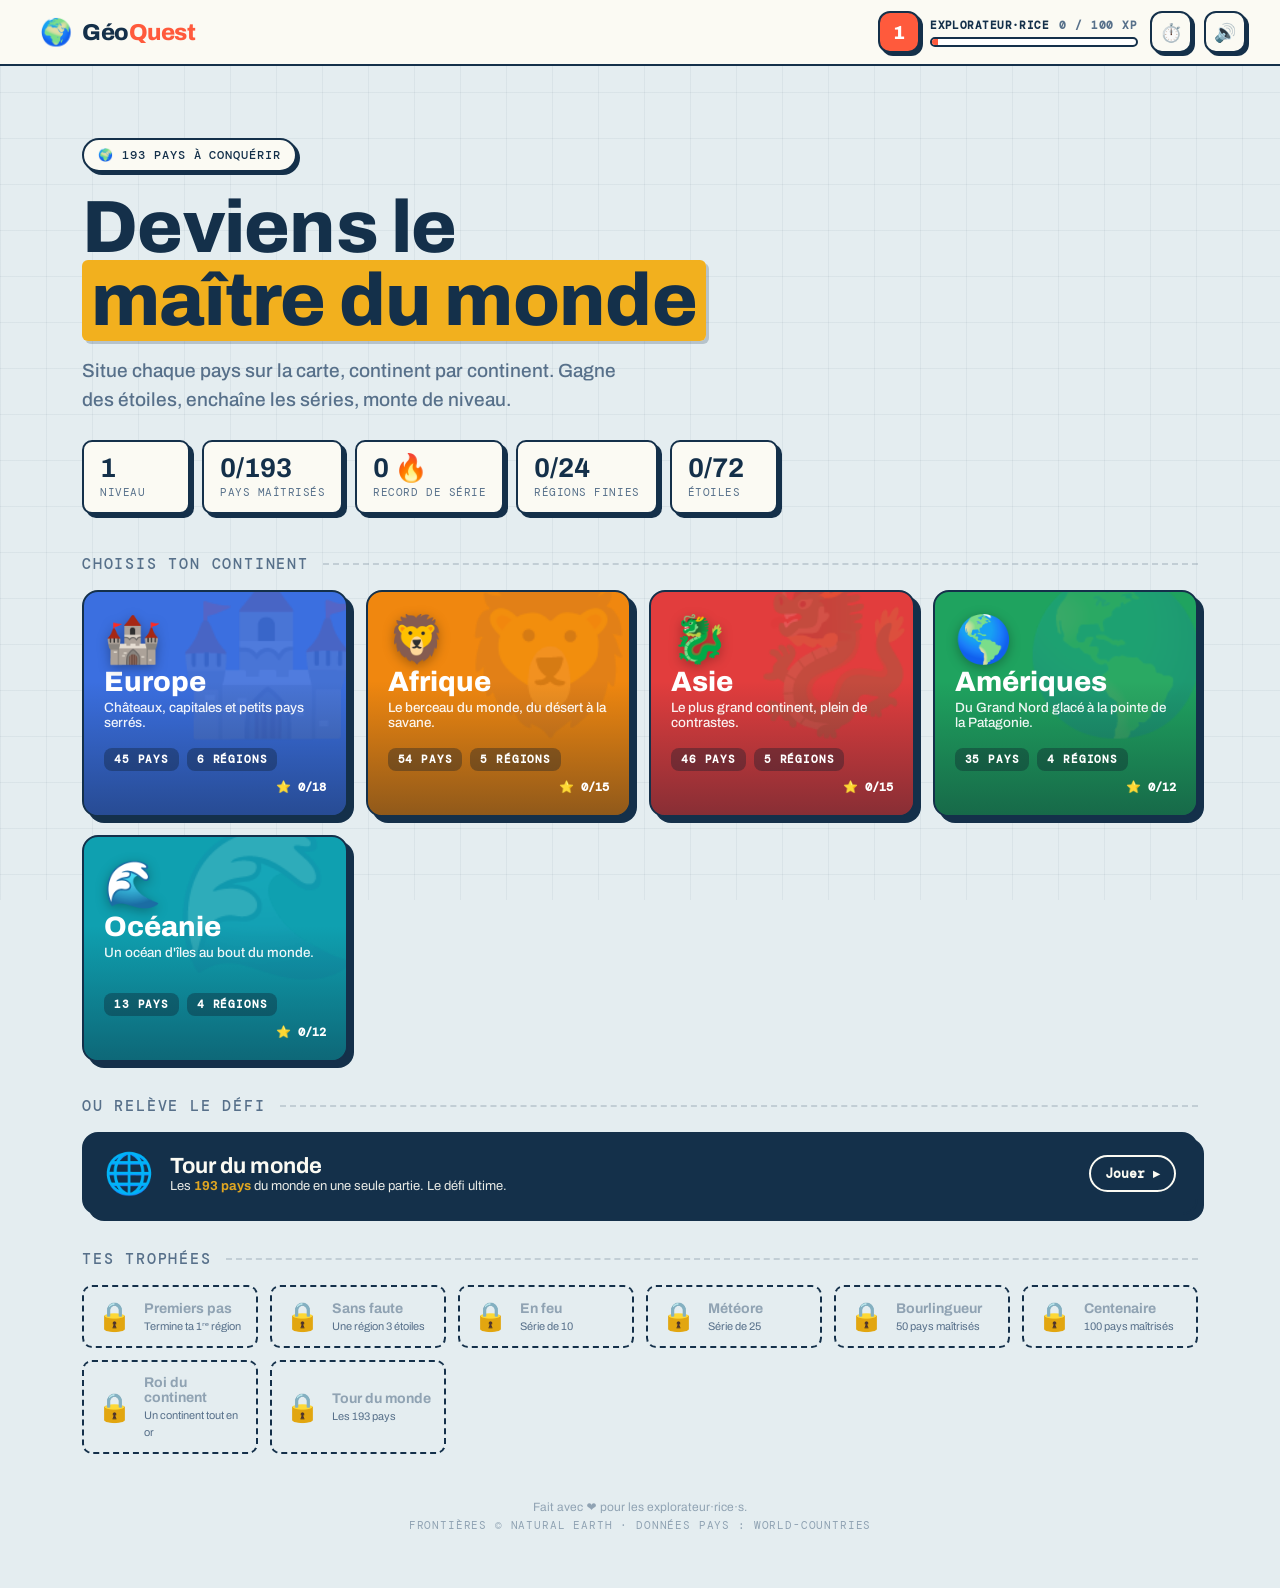
==== commit ce0a2541: "feat: chrono optionnel + modes « défi continent » et « tour du monde » - Chrono désormais optionnel " ====
--- a/index.html
+++ b/index.html
@@ -36,6 +36,7 @@
           <div class="xp-bar"><i id="xpFill"></i></div>
         </div>
       </div>
+      <button class="icon-btn" id="timerBtn" title="Chrono" aria-label="Activer/couper le chrono">⏱️</button>
       <button class="icon-btn" id="soundBtn" title="Son" aria-label="Activer/couper le son">🔊</button>
     </div>
   </header>
@@ -53,6 +54,9 @@
       <h2 class="section-title"><span>Choisis ton continent</span></h2>
       <div class="continent-grid" id="continentGrid"></div>
 
+      <h2 class="section-title"><span>Ou relève le défi</span></h2>
+      <div id="worldChallenge"></div>
+
       <div class="badges-block" id="badgesBlock">
         <h2 class="section-title"><span>Tes trophées</span></h2>
         <div class="badge-grid" id="badgeGrid"></div>
@@ -68,6 +72,8 @@
     <section class="screen" id="screen-continent">
       <button class="back-btn" data-nav="home">← Accueil</button>
       <div class="continent-head" id="continentHead"></div>
+      <div id="continentChallenge"></div>
+      <h2 class="section-title"><span>Régions</span></h2>
       <div class="subregion-grid" id="subregionGrid"></div>
     </section>
 
@@ -111,7 +117,7 @@
         <div class="stars" id="resultStars"><i>★</i><i>★</i><i>★</i></div>
         <div class="result-stats" id="resultStats"></div>
         <div class="result-actions">
-          <button class="btn btn-ghost" data-nav="continent">Régions</button>
+          <button class="btn btn-ghost" id="resultBackBtn">Régions</button>
           <button class="btn btn-ghost" id="replayBtn">↻ Rejouer</button>
           <button class="btn btn-primary" id="nextBtn">Suivant →</button>
         </div>
--- a/css/style.css
+++ b/css/style.css
@@ -224,6 +224,28 @@
 .prompt-hint { font-size: 13px; color: var(--ink-soft); font-weight: 600; min-height: 18px; margin-top: 2px; font-family: var(--font-mono); }
 .prompt-timer { position: absolute; left: 0; bottom: 0; height: 5px; width: 100%; background: rgba(20,48,74,.1); }
 .prompt-timer i { display: block; height: 100%; width: 100%; background: var(--accent); transform-origin: left; }
+.timer-off .prompt-timer { display: none; }
+
+.heart-compact { font-family: var(--font-mono); font-weight: 500; font-size: 15px; display: inline-flex; align-items: baseline; gap: 3px; }
+.heart-compact b { font-family: var(--font-display); font-size: 20px; }
+.heart-compact i { color: var(--ink-soft); font-style: normal; font-size: 13px; }
+
+/* Bannières de mode (défi continent / monde) */
+.mode-banner {
+  display: flex; align-items: center; gap: 16px; width: 100%; text-align: left;
+  border: var(--border); border-radius: var(--radius); box-shadow: var(--shadow-lg);
+  padding: 16px 20px; margin: 4px 0 6px; transition: transform .14s, box-shadow .14s;
+}
+.mode-banner:hover { transform: translate(-3px,-3px); box-shadow: 9px 9px 0 var(--ink); }
+.mode-banner:active { transform: translate(2px,2px); box-shadow: 2px 2px 0 var(--ink); }
+.mode-banner .mb-ic { font-size: 40px; flex: none; }
+.mode-banner .mb-tx { flex: 1; min-width: 0; }
+.mode-banner .mb-tx b { font-family: var(--font-display); font-size: 22px; display: block; }
+.mode-banner .mb-tx > span { font-size: 13px; opacity: .92; }
+.mode-banner .mb-go { font-family: var(--font-mono); font-weight: 700; font-size: 13px; padding: 8px 14px; border-radius: 99px; border: 2px solid currentColor; flex: none; }
+.mode-world { background: var(--ink); color: var(--paper); }
+.mode-world .mb-hl { color: var(--gold); font-weight: 700; }
+.mode-cont { color: #fff; } /* fond = couleur du continent (défini en ligne) */
 
 .map {
   flex: 1; min-height: 300px; border-radius: var(--radius); overflow: hidden;
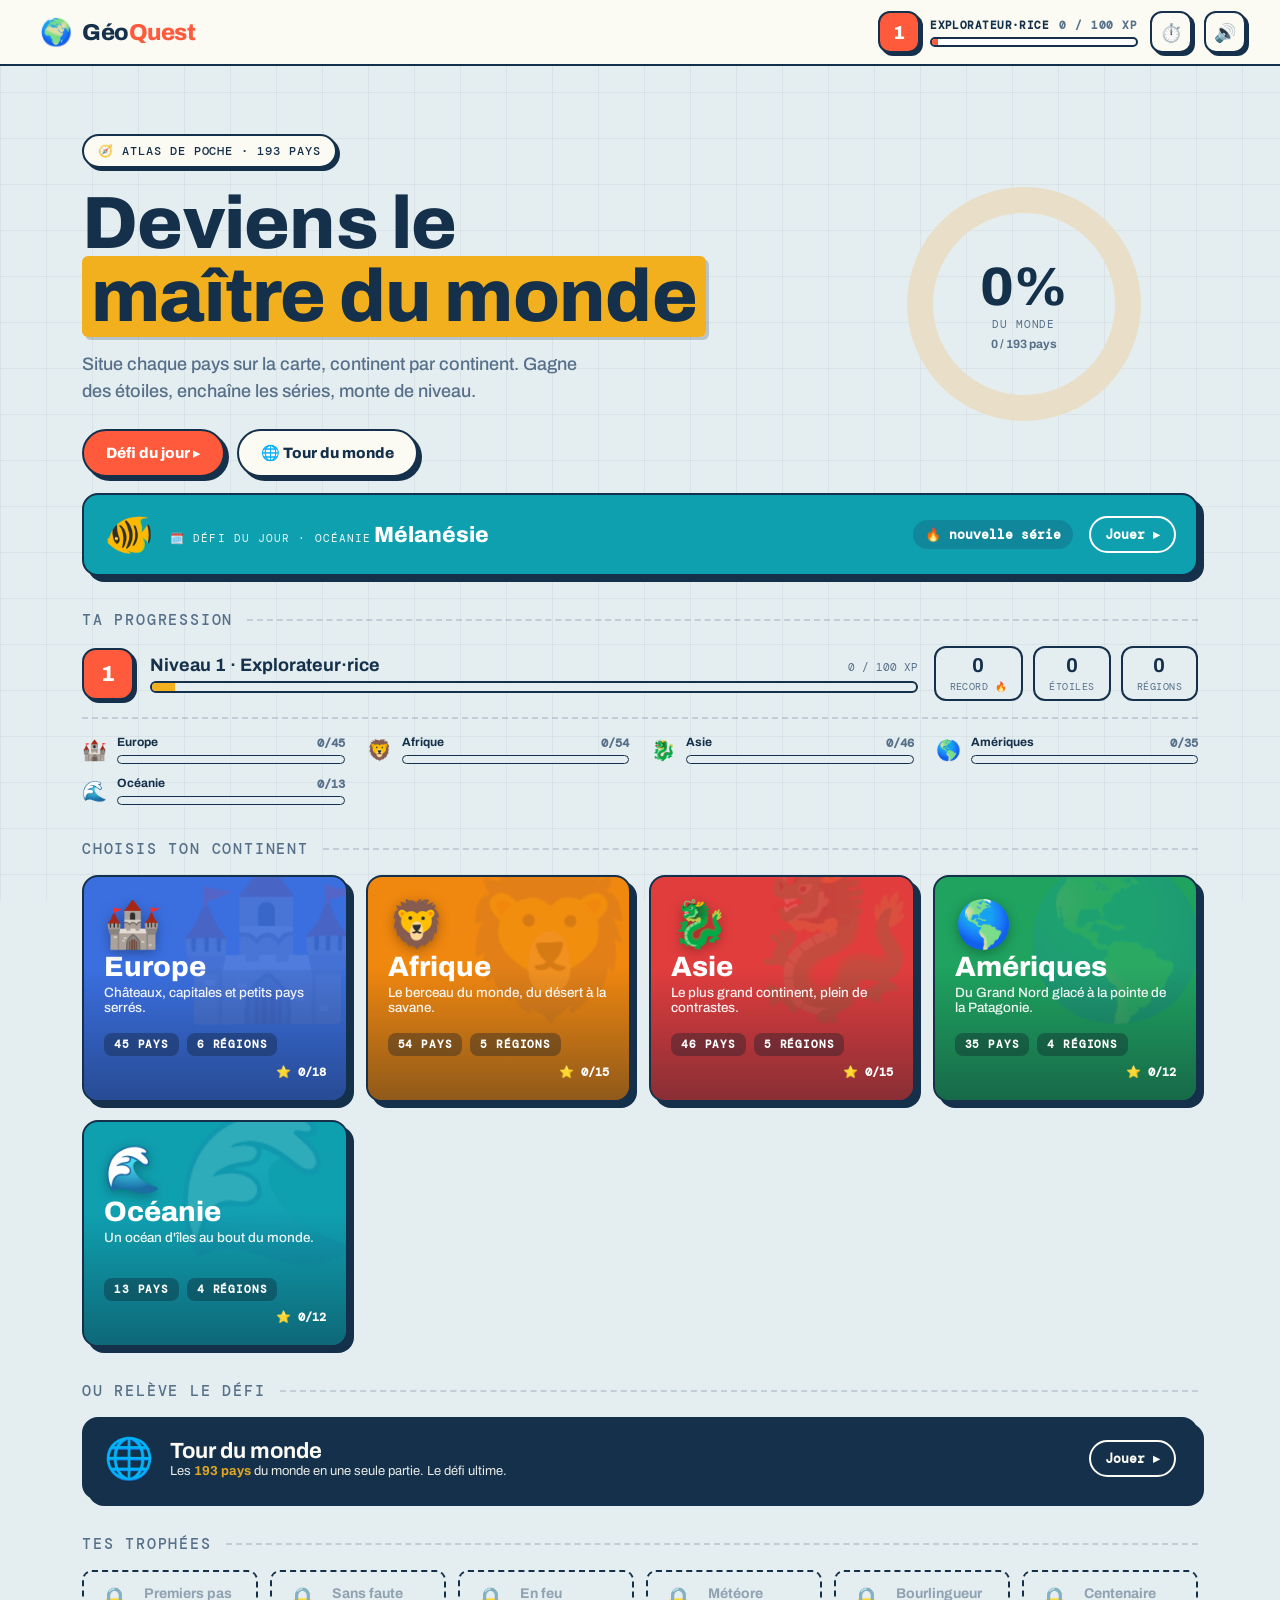
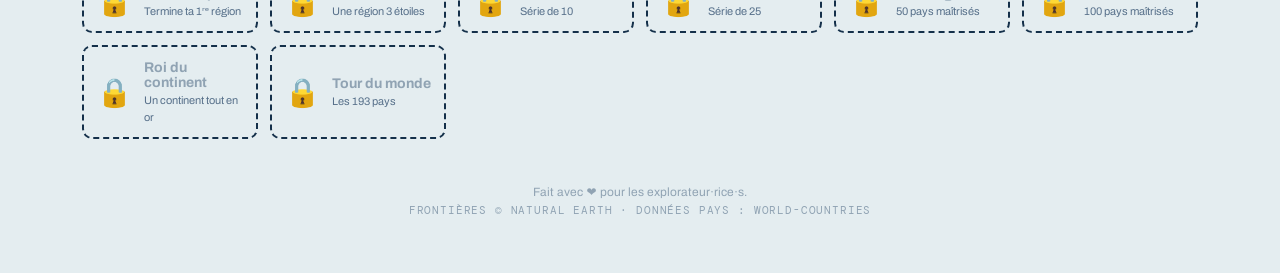
==== commit c4c2871c: "feat: refonte de la page d'accueil (plus soignée et addictive) - Héros en 2 colonnes avec un anneau " ====
--- a/index.html
+++ b/index.html
@@ -44,12 +44,20 @@
   <main id="app">
     <!-- ÉCRAN ACCUEIL -->
     <section class="screen active" id="screen-home">
-      <div class="hero">
-        <div class="hero-badge">🌍 193 pays à conquérir</div>
-        <h1 class="hero-title">Deviens le <span class="grad-text">maître du monde</span></h1>
-        <p class="hero-sub">Situe chaque pays sur la carte, continent par continent. Gagne des étoiles, enchaîne les séries, monte de niveau.</p>
-        <div class="hero-stats" id="heroStats"></div>
-      </div>
+      <section class="hero">
+        <div class="hero-left">
+          <div class="hero-badge">🧭 Atlas de poche · 193 pays</div>
+          <h1 class="hero-title">Deviens le <span class="grad-text">maître du monde</span></h1>
+          <p class="hero-sub">Situe chaque pays sur la carte, continent par continent. Gagne des étoiles, enchaîne les séries, monte de niveau.</p>
+          <div class="hero-ctas" id="heroCtas"></div>
+        </div>
+        <div class="hero-ring" id="heroRing"></div>
+      </section>
+
+      <div id="dailyChallenge"></div>
+
+      <h2 class="section-title"><span>Ta progression</span></h2>
+      <div id="progressPanel"></div>
 
       <h2 class="section-title"><span>Choisis ton continent</span></h2>
       <div class="continent-grid" id="continentGrid"></div>
@@ -57,10 +65,8 @@
       <h2 class="section-title"><span>Ou relève le défi</span></h2>
       <div id="worldChallenge"></div>
 
-      <div class="badges-block" id="badgesBlock">
-        <h2 class="section-title"><span>Tes trophées</span></h2>
-        <div class="badge-grid" id="badgeGrid"></div>
-      </div>
+      <h2 class="section-title"><span>Tes trophées</span></h2>
+      <div class="badge-grid" id="badgeGrid"></div>
 
       <footer class="site-foot">
         <span>Fait avec ❤️ pour les explorateur·rice·s.</span>
--- a/css/style.css
+++ b/css/style.css
@@ -111,8 +111,9 @@
   content: ""; flex: 1; height: 0; border-top: 2px dashed var(--line);
 }
 
-/* ---------- Héros (aligné à gauche) ---------- */
-.hero { text-align: left; padding: clamp(18px, 4vw, 40px) 0 6px; max-width: 760px; }
+/* ---------- Héros ---------- */
+.hero { display: grid; grid-template-columns: 1.35fr .65fr; align-items: center; gap: clamp(16px, 4vw, 44px); padding: clamp(16px, 3.5vw, 36px) 0 8px; }
+.hero-left { min-width: 0; }
 .hero-badge {
   display: inline-block; padding: 7px 14px; border-radius: 99px; font-size: 12px; font-weight: 500;
   background: var(--paper); border: 2px solid var(--ink); color: var(--ink); box-shadow: 3px 3px 0 var(--ink);
@@ -124,14 +125,62 @@
   padding: 0 .12em; border-radius: 6px; box-shadow: 3px 3px 0 rgba(20,48,74,.22);
   -webkit-box-decoration-break: clone; box-decoration-break: clone;
 }
-.hero-sub { max-width: 560px; margin: 20px 0 0; color: var(--ink-soft); font-size: clamp(15px, 2.2vw, 19px); font-weight: 500; line-height: 1.5; }
-.hero-stats { display: flex; flex-wrap: wrap; gap: 12px; margin-top: 26px; }
-.hero-stat {
-  min-width: 108px; padding: 13px 16px; border-radius: var(--radius-sm);
-  background: var(--paper); border: var(--border); box-shadow: var(--shadow);
-}
-.hero-stat b { display: block; font-family: var(--font-display); font-size: 27px; line-height: 1; font-variant-numeric: tabular-nums; }
-.hero-stat span { font-size: 10.5px; color: var(--ink-soft); font-family: var(--font-mono); text-transform: uppercase; letter-spacing: .05em; margin-top: 4px; display: block; }
+.hero-sub { max-width: 520px; margin: 18px 0 0; color: var(--ink-soft); font-size: clamp(15px, 2.2vw, 18px); font-weight: 500; line-height: 1.5; }
+.hero-ctas { display: flex; flex-wrap: wrap; gap: 12px; margin-top: 24px; }
+.hero-ctas .btn { font-size: 15px; }
+
+/* Anneau de progression (centre du héros) */
+.hero-ring { display: flex; justify-content: center; }
+.ring-wrap { position: relative; width: min(240px, 62vw); aspect-ratio: 1; }
+.ring-wrap svg { width: 100%; height: 100%; transform: rotate(-90deg); }
+.ring-track { fill: none; stroke: var(--sand); stroke-width: 13; }
+.ring-fill { fill: none; stroke: var(--accent); stroke-width: 13; stroke-linecap: round; transition: stroke-dashoffset 1s cubic-bezier(.2,.8,.2,1); }
+.ring-center { position: absolute; inset: 0; display: flex; flex-direction: column; align-items: center; justify-content: center; text-align: center; }
+.ring-pct { font-family: var(--font-display); font-weight: 800; font-size: clamp(38px, 9vw, 54px); line-height: 1; font-variant-numeric: tabular-nums; }
+.ring-lbl { font-family: var(--font-mono); font-size: 10.5px; text-transform: uppercase; letter-spacing: .08em; color: var(--ink-soft); margin-top: 4px; }
+.ring-sub { font-size: 12px; font-weight: 700; color: var(--ink-soft); margin-top: 6px; }
+
+/* Défi du jour */
+.daily {
+  display: flex; align-items: center; gap: 16px; width: 100%; text-align: left; margin: 8px 0 4px;
+  border: var(--border); border-radius: var(--radius); box-shadow: var(--shadow-lg);
+  padding: 16px 20px; color: #fff; transition: transform .14s, box-shadow .14s;
+}
+.daily:hover { transform: translate(-3px,-3px); box-shadow: 9px 9px 0 var(--ink); }
+.daily:active { transform: translate(2px,2px); box-shadow: 2px 2px 0 var(--ink); }
+.daily.done { color: var(--ink); background: var(--paper) !important; cursor: default; }
+.daily.done:hover { transform: none; box-shadow: var(--shadow-lg); }
+.daily .d-ic { font-size: 40px; flex: none; }
+.daily .d-tx { flex: 1; min-width: 0; }
+.daily .d-eyebrow { font-family: var(--font-mono); font-size: 11px; text-transform: uppercase; letter-spacing: .1em; opacity: .92; }
+.daily .d-name { font-family: var(--font-display); font-weight: 800; font-size: 22px; }
+.daily .d-streak { display: inline-flex; align-items: center; gap: 6px; font-family: var(--font-mono); font-weight: 700; font-size: 13px; padding: 6px 12px; border-radius: 99px; background: rgba(20,48,74,.22); flex: none; }
+.daily.done .d-streak { background: var(--ocean); }
+.daily .d-go { font-family: var(--font-mono); font-weight: 700; font-size: 13px; padding: 8px 14px; border-radius: 99px; border: 2px solid currentColor; flex: none; }
+
+/* Panneau de progression */
+.progress-panel { border: var(--border); border-radius: var(--radius); box-shadow: var(--shadow); background: var(--paper); padding: clamp(16px, 3vw, 22px); }
+.pp-top { display: flex; align-items: center; gap: 16px; flex-wrap: wrap; padding-bottom: 16px; border-bottom: 2px dashed var(--line); }
+.pp-badge { width: 52px; height: 52px; border-radius: 14px; flex: none; display: grid; place-items: center;
+  font-family: var(--font-display); font-weight: 800; font-size: 22px; color: #fff; background: var(--accent); border: var(--border); box-shadow: 3px 3px 0 var(--ink); }
+.pp-lvl { flex: 1; min-width: 160px; }
+.pp-lvl-row { display: flex; justify-content: space-between; align-items: baseline; gap: 10px; margin-bottom: 6px; }
+.pp-lvl-row b { font-family: var(--font-display); font-size: 18px; }
+.pp-lvl-row span { font-family: var(--font-mono); font-size: 11px; color: var(--ink-soft); }
+.pp-xp { height: 12px; border-radius: 99px; background: var(--ocean); border: 2px solid var(--ink); overflow: hidden; }
+.pp-xp i { display: block; height: 100%; width: 0; background: var(--gold); transition: width 1s cubic-bezier(.2,.8,.2,1); }
+.pp-stats { display: flex; gap: 10px; flex: none; }
+.pp-stat { text-align: center; padding: 6px 14px; border-radius: 12px; background: var(--ocean); border: 2px solid var(--ink); }
+.pp-stat b { display: block; font-family: var(--font-display); font-size: 20px; font-variant-numeric: tabular-nums; }
+.pp-stat span { font-family: var(--font-mono); font-size: 9.5px; text-transform: uppercase; letter-spacing: .05em; color: var(--ink-soft); }
+.pp-conts { display: grid; grid-template-columns: repeat(auto-fit, minmax(220px, 1fr)); gap: 12px 22px; margin-top: 16px; }
+.cprog { display: flex; align-items: center; gap: 10px; }
+.cprog .cp-ic { font-size: 20px; flex: none; }
+.cprog .cp-body { flex: 1; min-width: 0; }
+.cprog .cp-row { display: flex; justify-content: space-between; font-size: 12px; font-weight: 700; margin-bottom: 4px; }
+.cprog .cp-row span:last-child { font-family: var(--font-mono); color: var(--ink-soft); }
+.cprog .cp-bar { height: 9px; border-radius: 99px; background: var(--ocean); border: 1.5px solid var(--ink); overflow: hidden; }
+.cprog .cp-bar i { display: block; height: 100%; width: 0; transition: width .9s cubic-bezier(.2,.8,.2,1); }
 
 /* ---------- Grille des continents ---------- */
 .continent-grid { display: grid; grid-template-columns: repeat(auto-fill, minmax(250px, 1fr)); gap: 18px; }
@@ -249,6 +298,7 @@
 
 .map {
   flex: 1; min-height: 300px; border-radius: var(--radius); overflow: hidden;
+  isolation: isolate; /* garde les couches Leaflet sous les toasts/confettis */
   border: var(--border); box-shadow: var(--shadow-lg);
   background-color: var(--ocean-map);
   background-image:
@@ -351,12 +401,21 @@
 @keyframes dotPulse { 0%,100% { opacity: .6; } 50% { opacity: 1; } }
 
 /* ---------- Responsive ---------- */
+@media (max-width: 780px) {
+  .hero { grid-template-columns: 1fr; }
+  .hero-ring { order: -1; }               /* anneau au-dessus du texte sur mobile */
+  .ring-wrap { width: min(200px, 54vw); }
+  .pp-stats { width: 100%; }
+  .pp-stat { flex: 1; }
+}
 @media (max-width: 620px) {
   .brand-name { font-size: 20px; }
   .hud-stat.hud-prog { display: none; }
   .screen-game { height: calc(100dvh - 62px); }
   .result-stats div { min-width: 74px; padding: 8px 12px; }
   .ch-prog { margin-left: 0; text-align: left; }
+  .daily { flex-wrap: wrap; }
+  .daily .d-tx { flex-basis: 60%; }
 }
 @media (max-width: 520px) {
   .lvl-row { display: none; }
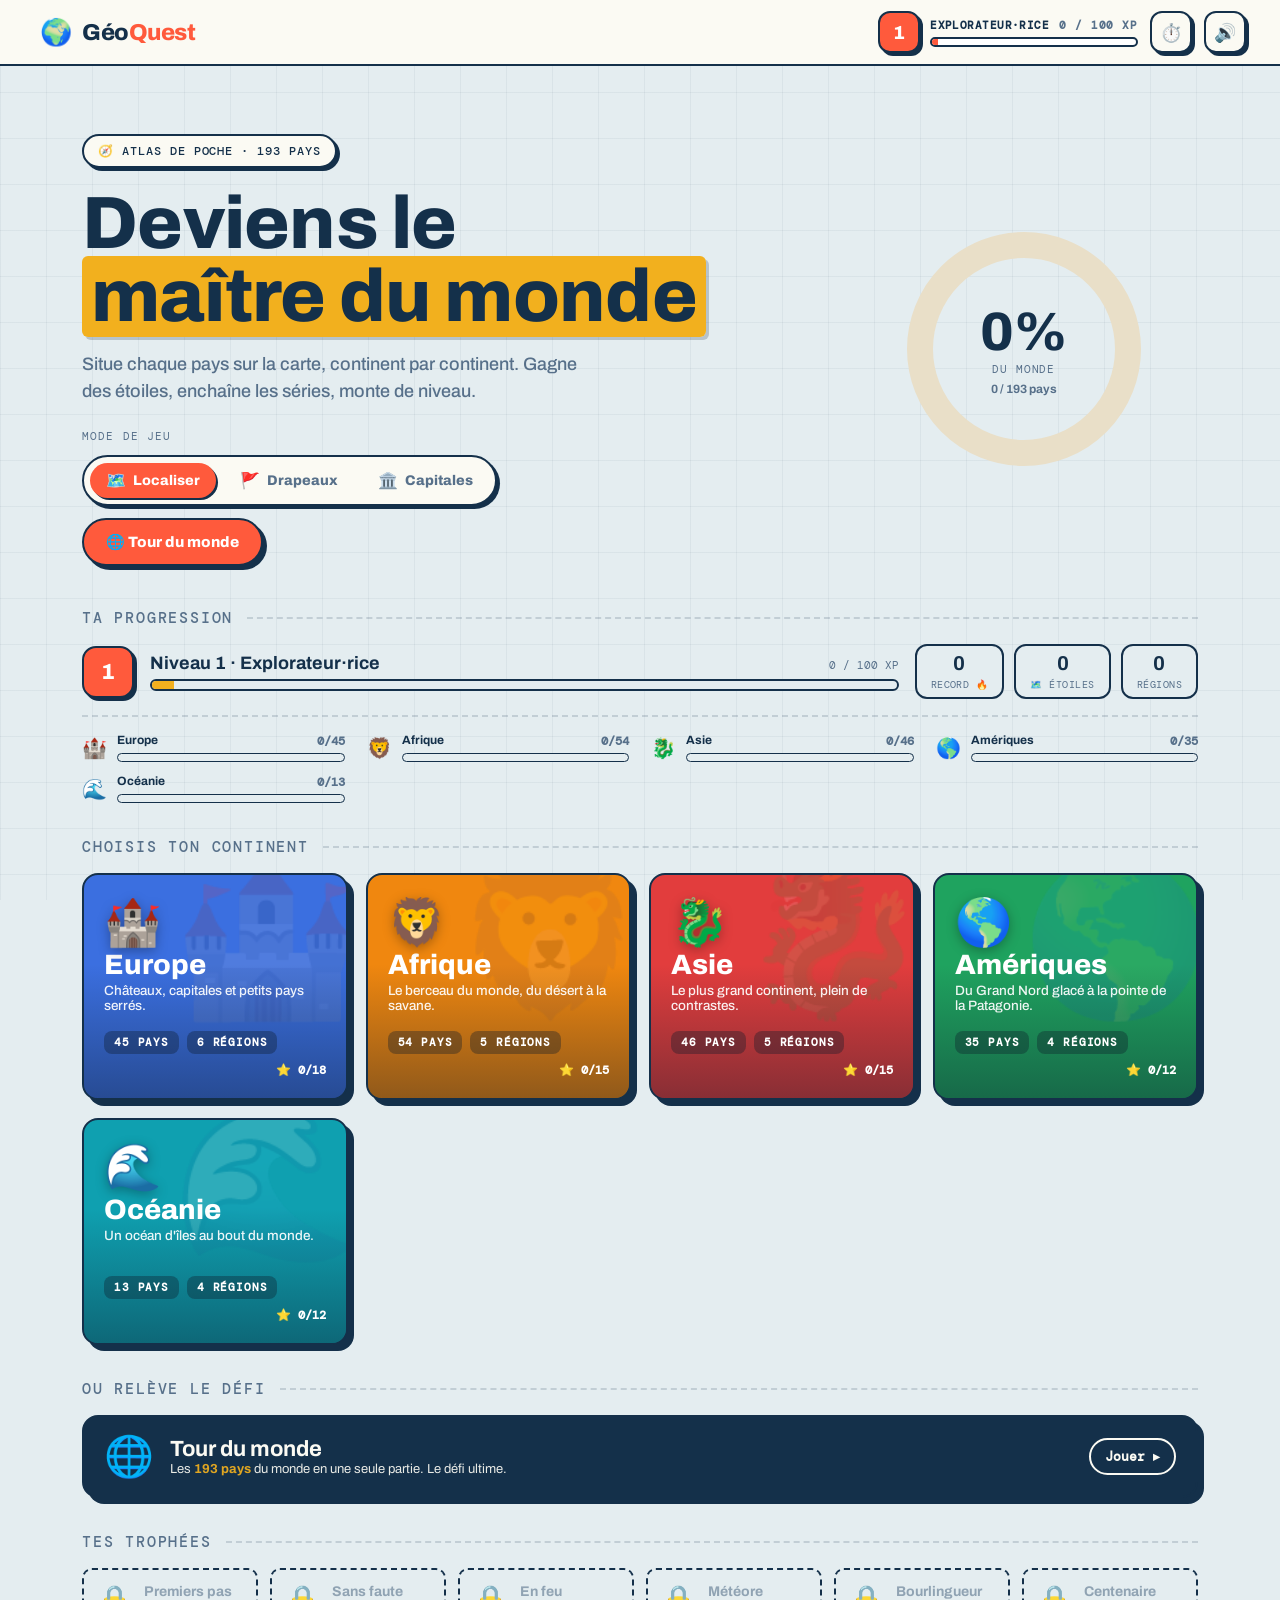
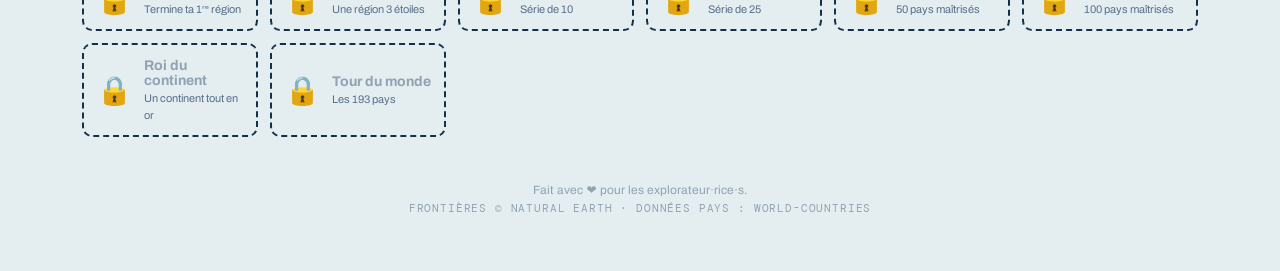
==== commit 6dd10398: "feat: retire le défi du jour, ajoute les quiz Drapeaux et Capitales - Supprime le « Défi du jour » (" ====
--- a/index.html
+++ b/index.html
@@ -54,8 +54,6 @@
         <div class="hero-ring" id="heroRing"></div>
       </section>
 
-      <div id="dailyChallenge"></div>
-
       <h2 class="section-title"><span>Ta progression</span></h2>
       <div id="progressPanel"></div>
 
@@ -78,6 +76,7 @@
     <section class="screen" id="screen-continent">
       <button class="back-btn" data-nav="home">← Accueil</button>
       <div class="continent-head" id="continentHead"></div>
+      <div id="modeBarC" class="mode-bar-wrap"></div>
       <div id="continentChallenge"></div>
       <h2 class="section-title"><span>Régions</span></h2>
       <div class="subregion-grid" id="subregionGrid"></div>
@@ -95,7 +94,7 @@
       </div>
 
       <div class="prompt-bar" id="promptBar">
-        <div class="prompt-label">Trouve</div>
+        <div class="prompt-label" id="promptLabel">Trouve</div>
         <div class="prompt-country">
           <span class="prompt-flag" id="promptFlag">🏳️</span>
           <span class="prompt-name" id="promptName">…</span>
@@ -105,6 +104,7 @@
       </div>
 
       <div id="map" class="map"></div>
+      <div id="quiz" class="quiz" hidden></div>
 
       <div class="game-controls">
         <button class="mini-btn" id="skipBtn">🤷 Je ne sais pas</button>
--- a/css/style.css
+++ b/css/style.css
@@ -126,8 +126,17 @@
   -webkit-box-decoration-break: clone; box-decoration-break: clone;
 }
 .hero-sub { max-width: 520px; margin: 18px 0 0; color: var(--ink-soft); font-size: clamp(15px, 2.2vw, 18px); font-weight: 500; line-height: 1.5; }
-.hero-ctas { display: flex; flex-wrap: wrap; gap: 12px; margin-top: 24px; }
+.hero-ctas { display: flex; flex-direction: column; align-items: flex-start; gap: 12px; margin-top: 24px; }
 .hero-ctas .btn { font-size: 15px; }
+.cta-lbl { font-family: var(--font-mono); font-size: 11px; text-transform: uppercase; letter-spacing: .1em; color: var(--ink-soft); }
+
+/* Barre de choix du mode (segmenté) */
+.mode-bar { display: inline-flex; flex-wrap: wrap; gap: 8px; padding: 6px; border: var(--border); border-radius: 99px; background: var(--paper); box-shadow: 3px 3px 0 var(--ink); }
+.mode-pill { display: inline-flex; align-items: center; gap: 7px; padding: 8px 16px; border-radius: 99px; font-weight: 800; font-size: 14px; color: var(--ink-soft); transition: transform .12s, background .15s, color .15s; }
+.mode-pill .mp-ic { font-size: 16px; }
+.mode-pill:hover { color: var(--ink); }
+.mode-pill.on { background: var(--accent); color: #fff; box-shadow: 2px 2px 0 var(--ink); }
+.mode-bar-wrap { margin: 0 0 20px; }
 
 /* Anneau de progression (centre du héros) */
 .hero-ring { display: flex; justify-content: center; }
@@ -311,6 +320,32 @@
   background: var(--paper); border: var(--border); box-shadow: 3px 3px 0 var(--ink); transition: transform .12s, box-shadow .12s; }
 .mini-btn:hover { transform: translate(-2px,-2px); box-shadow: 5px 5px 0 var(--ink); }
 
+/* ---------- Quiz (drapeaux / capitales) ---------- */
+[hidden] { display: none !important; }
+.quiz { flex: 1; min-height: 300px; display: flex; align-items: center; justify-content: center; padding: 6px; }
+.quiz-grid { display: grid; gap: 16px; width: 100%; max-width: 760px; }
+.quiz-grid.grid-flag { grid-template-columns: repeat(2, 1fr); }
+.quiz-grid.grid-cap { grid-template-columns: repeat(2, 1fr); }
+.quiz-opt {
+  display: flex; align-items: center; justify-content: center; text-align: center;
+  border: var(--border); border-radius: var(--radius); background: var(--paper); box-shadow: var(--shadow-lg);
+  transition: transform .12s, box-shadow .12s, background .2s; cursor: pointer;
+}
+.quiz-opt.is-flag { min-height: clamp(90px, 16vh, 150px); }
+.quiz-opt.is-cap { min-height: clamp(66px, 11vh, 96px); padding: 12px 16px; }
+.quiz-opt:hover:not(:disabled) { transform: translate(-3px, -3px); box-shadow: 9px 9px 0 var(--ink); }
+.quiz-opt:active:not(:disabled) { transform: translate(2px, 2px); box-shadow: 2px 2px 0 var(--ink); }
+.quiz-opt:disabled { cursor: default; }
+.q-flag { font-size: clamp(52px, 11vw, 88px); line-height: 1; }
+.q-cap { font-family: var(--font-display); font-weight: 700; font-size: clamp(18px, 3.4vw, 26px); }
+.quiz-opt.correct { background: var(--good); box-shadow: 6px 6px 0 var(--ink); }
+.quiz-opt.correct .q-cap { color: #fff; }
+.quiz-opt.reveal { background: var(--gold); }
+.quiz-opt.wrong { background: var(--bad); }
+.quiz-opt.wrong .q-cap { color: #fff; }
+.quiz-opt.correct, .quiz-opt.wrong, .quiz-opt.reveal { animation: quizPop .3s ease; }
+@keyframes quizPop { 0% { transform: scale(.94); } 60% { transform: scale(1.04); } 100% { transform: scale(1); } }
+
 /* Toast + combo */
 .toast {
   position: fixed; left: 50%; bottom: 88px; transform: translate(-50%, 16px);
@@ -416,6 +451,8 @@
   .ch-prog { margin-left: 0; text-align: left; }
   .daily { flex-wrap: wrap; }
   .daily .d-tx { flex-basis: 60%; }
+  .quiz-grid.grid-cap { grid-template-columns: 1fr; }
+  .mode-pill { padding: 8px 12px; font-size: 13px; }
 }
 @media (max-width: 520px) {
   .lvl-row { display: none; }
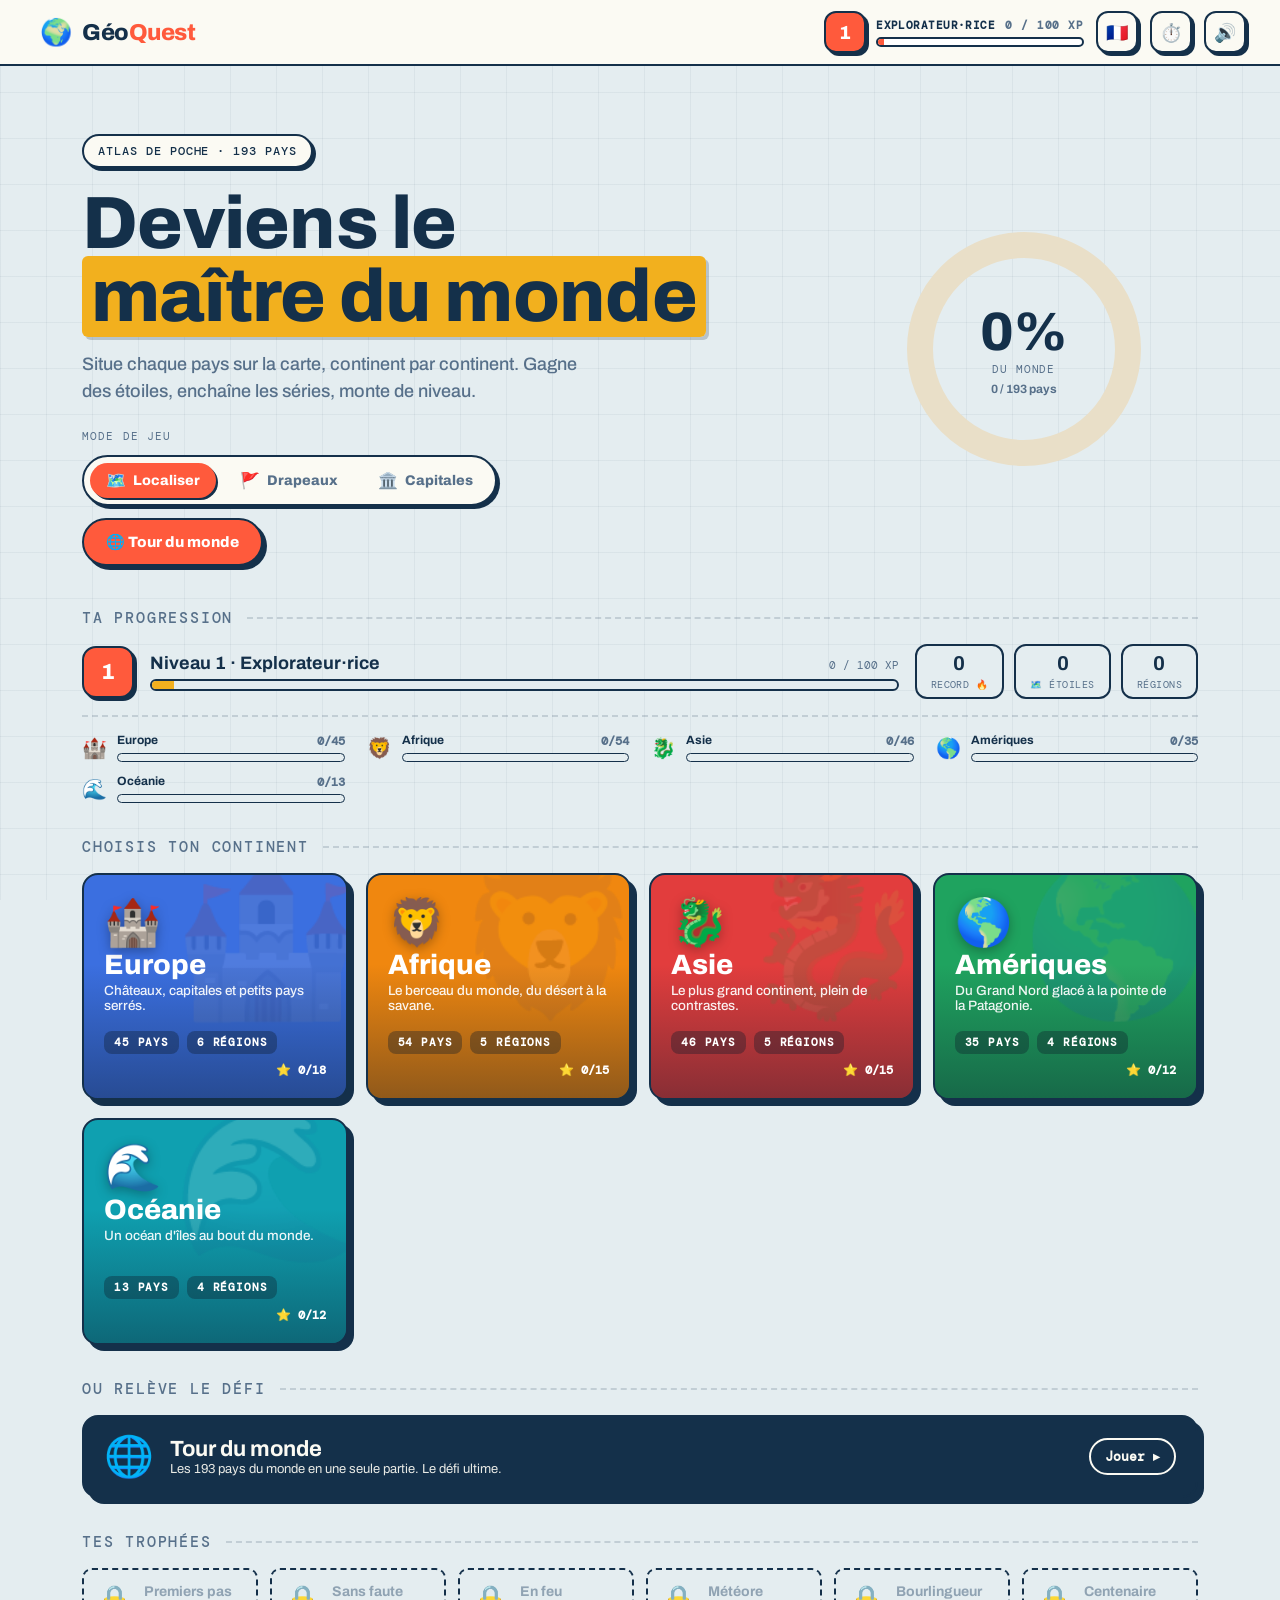
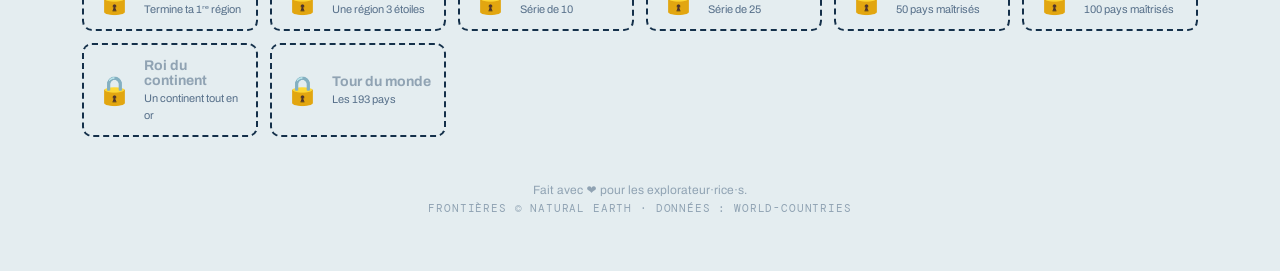
==== commit 268ab653: "feat: site multilingue (fr, en, es, it, ru) avec sélecteur de langue - Nouveau système d'i18n (js/i1" ====
--- a/index.html
+++ b/index.html
@@ -36,6 +36,10 @@
           <div class="xp-bar"><i id="xpFill"></i></div>
         </div>
       </div>
+      <div class="lang-wrap">
+        <button class="icon-btn" id="langBtn" aria-label="Langue">🇫🇷</button>
+        <div class="lang-menu" id="langMenu" hidden></div>
+      </div>
       <button class="icon-btn" id="timerBtn" title="Chrono" aria-label="Activer/couper le chrono">⏱️</button>
       <button class="icon-btn" id="soundBtn" title="Son" aria-label="Activer/couper le son">🔊</button>
     </div>
@@ -46,39 +50,39 @@
     <section class="screen active" id="screen-home">
       <section class="hero">
         <div class="hero-left">
-          <div class="hero-badge">🧭 Atlas de poche · 193 pays</div>
-          <h1 class="hero-title">Deviens le <span class="grad-text">maître du monde</span></h1>
-          <p class="hero-sub">Situe chaque pays sur la carte, continent par continent. Gagne des étoiles, enchaîne les séries, monte de niveau.</p>
+          <div class="hero-badge" data-i18n="hero_badge">🧭 Atlas de poche · 193 pays</div>
+          <h1 class="hero-title" id="heroTitle">Deviens le <span class="grad-text">maître du monde</span></h1>
+          <p class="hero-sub" data-i18n="hero_sub">Situe chaque pays sur la carte, continent par continent. Gagne des étoiles, enchaîne les séries, monte de niveau.</p>
           <div class="hero-ctas" id="heroCtas"></div>
         </div>
         <div class="hero-ring" id="heroRing"></div>
       </section>
 
-      <h2 class="section-title"><span>Ta progression</span></h2>
+      <h2 class="section-title"><span data-i18n="sec_progress">Ta progression</span></h2>
       <div id="progressPanel"></div>
 
-      <h2 class="section-title"><span>Choisis ton continent</span></h2>
+      <h2 class="section-title"><span data-i18n="sec_continent">Choisis ton continent</span></h2>
       <div class="continent-grid" id="continentGrid"></div>
 
-      <h2 class="section-title"><span>Ou relève le défi</span></h2>
+      <h2 class="section-title"><span data-i18n="sec_challenge">Ou relève le défi</span></h2>
       <div id="worldChallenge"></div>
 
-      <h2 class="section-title"><span>Tes trophées</span></h2>
+      <h2 class="section-title"><span data-i18n="sec_trophies">Tes trophées</span></h2>
       <div class="badge-grid" id="badgeGrid"></div>
 
       <footer class="site-foot">
-        <span>Fait avec ❤️ pour les explorateur·rice·s.</span>
-        <span class="foot-credit">Frontières © Natural Earth · Données pays : world-countries</span>
+        <span data-i18n="foot_made">Fait avec ❤️ pour les explorateur·rice·s.</span>
+        <span class="foot-credit" data-i18n="foot_credit">Frontières © Natural Earth · Données : world-countries</span>
       </footer>
     </section>
 
     <!-- ÉCRAN CONTINENT -->
     <section class="screen" id="screen-continent">
-      <button class="back-btn" data-nav="home">← Accueil</button>
+      <button class="back-btn" data-nav="home" data-i18n="btn_home" data-i18n-prefix="← ">← Accueil</button>
       <div class="continent-head" id="continentHead"></div>
       <div id="modeBarC" class="mode-bar-wrap"></div>
       <div id="continentChallenge"></div>
-      <h2 class="section-title"><span>Régions</span></h2>
+      <h2 class="section-title"><span data-i18n="sec_regions">Régions</span></h2>
       <div class="subregion-grid" id="subregionGrid"></div>
     </section>
 
@@ -88,9 +92,9 @@
         <button class="hud-back" data-nav="continent" aria-label="Quitter">✕</button>
         <div class="hud-hearts" id="hudHearts"></div>
         <div class="hud-spacer"></div>
-        <div class="hud-stat"><span class="hud-lbl">Score</span><b id="hudScore">0</b></div>
-        <div class="hud-stat"><span class="hud-lbl">Série</span><b id="hudStreak">0 🔥</b></div>
-        <div class="hud-stat hud-prog"><span class="hud-lbl">Pays</span><b id="hudProg">0/0</b></div>
+        <div class="hud-stat"><span class="hud-lbl" data-i18n="hud_score">Score</span><b id="hudScore">0</b></div>
+        <div class="hud-stat"><span class="hud-lbl" data-i18n="hud_streak">Série</span><b id="hudStreak">0 🔥</b></div>
+        <div class="hud-stat hud-prog"><span class="hud-lbl" data-i18n="hud_countries">Pays</span><b id="hudProg">0/0</b></div>
       </div>
 
       <div class="prompt-bar" id="promptBar">
@@ -107,7 +111,7 @@
       <div id="quiz" class="quiz" hidden></div>
 
       <div class="game-controls">
-        <button class="mini-btn" id="skipBtn">🤷 Je ne sais pas</button>
+        <button class="mini-btn" id="skipBtn" data-i18n="skip">🤷 Je ne sais pas</button>
       </div>
 
       <div class="toast" id="toast"></div>
@@ -136,6 +140,7 @@
   <!-- Scripts (tout en local, aucune dépendance réseau) -->
   <script src="vendor/leaflet.js"></script>
   <script src="data/geo-data.js"></script>
+  <script src="js/i18n.js"></script>
   <script src="js/regions.js"></script>
   <script src="js/app.js"></script>
 </body>
--- a/css/style.css
+++ b/css/style.css
@@ -93,6 +93,21 @@
 }
 .icon-btn:active { transform: translate(3px, 3px); box-shadow: 0 0 0 var(--ink); }
 .icon-btn.off { color: var(--ink-dim); }
+
+/* Sélecteur de langue */
+.lang-wrap { position: relative; }
+.lang-menu {
+  position: absolute; top: 52px; right: 0; z-index: 90; min-width: 180px;
+  display: flex; flex-direction: column; gap: 4px; padding: 8px;
+  background: var(--paper); border: var(--border); border-radius: 14px; box-shadow: var(--shadow-lg);
+}
+.lang-opt {
+  display: flex; align-items: center; gap: 10px; padding: 9px 12px; border-radius: 10px;
+  font-weight: 700; font-size: 14px; text-align: left; color: var(--ink); transition: background .15s;
+}
+.lang-opt span { font-size: 18px; }
+.lang-opt:hover { background: var(--ocean); }
+.lang-opt.on { background: var(--accent); color: #fff; }
 
 /* ---------- Layout ---------- */
 main { max-width: 1180px; margin: 0 auto; padding: clamp(16px, 3vw, 32px); }
